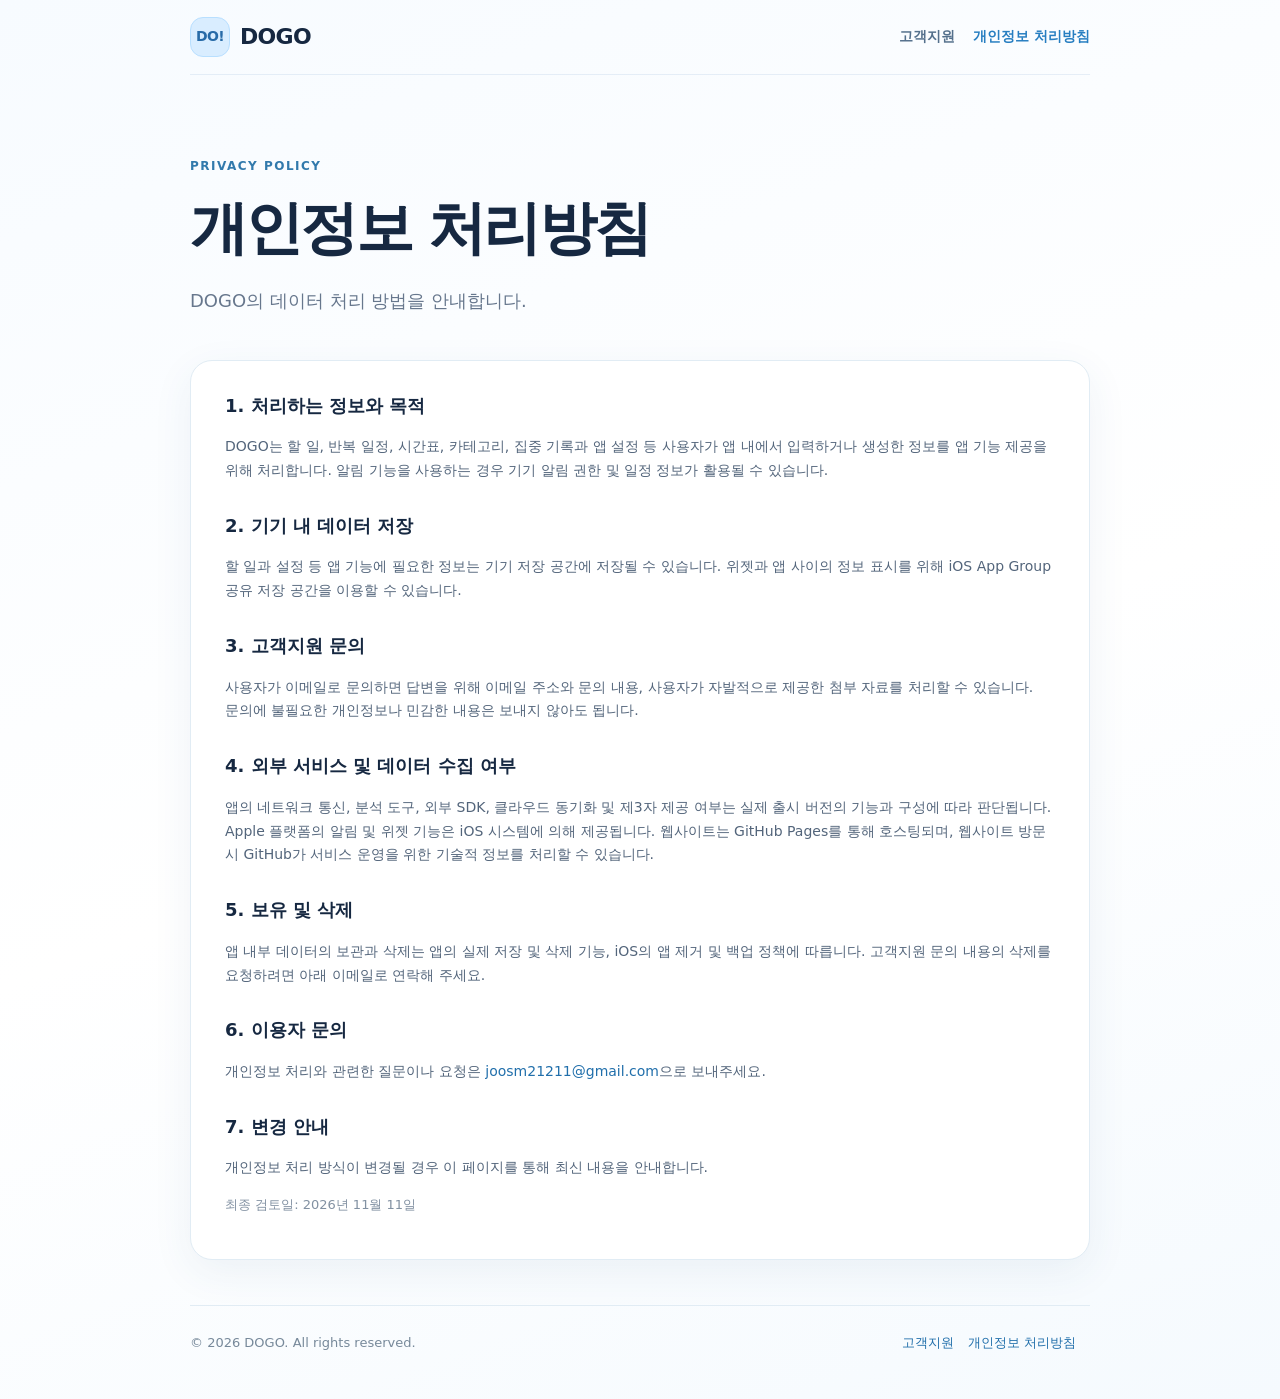
==== privacy.html @ 5c12b4c4 "Add files via upload" ====
<!doctype html>
<html lang="ko">
<head>
  <meta charset="utf-8"><meta name="viewport" content="width=device-width,initial-scale=1"><meta name="theme-color" content="#f7fbff">
  <meta name="description" content="DOGO iOS 앱 개인정보 처리방침"><title>DOGO | 개인정보 처리방침</title><link rel="stylesheet" href="styles.css">
</head>
<body><div class="wrap">
<header class="top"><a class="brand" href="index.html"><span class="mark">DO!</span>DOGO</a><nav class="nav" aria-label="사이트 메뉴"><a href="index.html">고객지원</a><a href="privacy.html" aria-current="page">개인정보 처리방침</a></nav></header>
<main>
<section class="hero"><span class="eyebrow">PRIVACY POLICY</span><h1>개인정보 처리방침</h1><p>DOGO의 데이터 처리 방법을 안내합니다.</p></section>
<article class="policy">
<h2>1. 처리하는 정보와 목적</h2>
<p>DOGO는 할 일, 반복 일정, 시간표, 카테고리, 집중 기록과 앱 설정 등 사용자가 앱 내에서 입력하거나 생성한 정보를 앱 기능 제공을 위해 처리합니다. 알림 기능을 사용하는 경우 기기 알림 권한 및 일정 정보가 활용될 수 있습니다.</p>
<h2>2. 기기 내 데이터 저장</h2>
<p>할 일과 설정 등 앱 기능에 필요한 정보는 기기 저장 공간에 저장될 수 있습니다. 위젯과 앱 사이의 정보 표시를 위해 iOS App Group 공유 저장 공간을 이용할 수 있습니다.</p>
<h2>3. 고객지원 문의</h2>
<p>사용자가 이메일로 문의하면 답변을 위해 이메일 주소와 문의 내용, 사용자가 자발적으로 제공한 첨부 자료를 처리할 수 있습니다. 문의에 불필요한 개인정보나 민감한 내용은 보내지 않아도 됩니다.</p>
<h2>4. 외부 서비스 및 데이터 수집 여부</h2>
<p>앱의 네트워크 통신, 분석 도구, 외부 SDK, 클라우드 동기화 및 제3자 제공 여부는 실제 출시 버전의 기능과 구성에 따라 판단됩니다. Apple 플랫폼의 알림 및 위젯 기능은 iOS 시스템에 의해 제공됩니다. 웹사이트는 GitHub Pages를 통해 호스팅되며, 웹사이트 방문 시 GitHub가 서비스 운영을 위한 기술적 정보를 처리할 수 있습니다.</p>
<h2>5. 보유 및 삭제</h2>
<p>앱 내부 데이터의 보관과 삭제는 앱의 실제 저장 및 삭제 기능, iOS의 앱 제거 및 백업 정책에 따릅니다. 고객지원 문의 내용의 삭제를 요청하려면 아래 이메일로 연락해 주세요.</p>
<h2>6. 이용자 문의</h2>
<p>개인정보 처리와 관련한 질문이나 요청은 <a href="mailto:joosm21211@gmail.com">joosm21211@gmail.com</a>으로 보내주세요.</p>
<h2>7. 변경 안내</h2>
<p>개인정보 처리 방식이 변경될 경우 이 페이지를 통해 최신 내용을 안내합니다.</p>
<p class="fine">최종 검토일: 2026년 11월 11일</p>
</article>
</main><footer class="footer"><span>© 2026 DOGO. All rights reserved.</span><span><a href="index.html">고객지원</a><a href="privacy.html">개인정보 처리방침</a></span></footer>
</div></body></html>
---- styles.css ----
:root{color-scheme:light;--navy:#162841;--ink:#203148;--muted:#67778d;--line:#e1ecf4;--sky:#dcefff;--blue:#3a91d4;--white:#fff;--light:#f5fafe;--card-shadow:0 12px 42px rgba(38,83,132,.07)}
*{box-sizing:border-box}html{scroll-behavior:smooth}body{margin:0;background:linear-gradient(160deg,#f7fbff 0,#fff 53%,#f5fafe 100%);color:var(--ink);font-family:-apple-system,BlinkMacSystemFont,'Apple SD Gothic Neo','Noto Sans KR',system-ui,sans-serif;line-height:1.7;word-break:keep-all;overflow-wrap:break-word}
a{color:#216fab;text-decoration:none}a:hover{text-decoration:underline}.wrap{width:min(100% - 40px,900px);margin:auto}.top{height:75px;display:flex;align-items:center;justify-content:space-between;gap:20px;border-bottom:1px solid rgba(57,116,177,.11)}.brand{display:flex;align-items:center;gap:10px;font-weight:850;font-size:22px;letter-spacing:-.7px;color:var(--navy)}.mark{display:inline-grid;place-items:center;background:#d9edff;border:1px solid #b8dfff;border-radius:13px;width:40px;height:40px;font-size:14px;color:#286ba8;letter-spacing:-.6px}.nav{display:flex;gap:18px;font-size:14px;font-weight:650}.nav a{color:#54708c}.nav a[aria-current]{color:#277ec1}.hero{padding:76px 0 43px}.eyebrow{display:inline-block;font-size:12px;letter-spacing:1.5px;text-transform:uppercase;color:#3179ac;font-weight:800;margin-bottom:18px}.hero h1{font-size:clamp(34px,6vw,58px);line-height:1.2;letter-spacing:-2.8px;color:var(--navy);margin:0 0 22px}.hero p{color:var(--muted);font-size:clamp(15px,2vw,18px);max-width:680px;margin:0}.pill{display:inline-flex;align-items:center;gap:6px;background:var(--sky);border:1px solid #bddfff;padding:5px 11px;border-radius:20px;color:#3179ac;font-size:13px;font-weight:750}.cards{display:grid;grid-template-columns:1fr 1fr;gap:18px;margin:8px 0 38px}.card{background:#fff;border:1px solid var(--line);border-radius:22px;padding:26px 28px;box-shadow:var(--card-shadow)}.card h2{font-size:20px;letter-spacing:-.5px;margin:8px 0 7px;color:var(--navy)}.card p{margin:0 0 14px;color:var(--muted);font-size:14px}.primary{display:inline-flex;background:var(--navy);color:#fff;padding:12px 19px;border-radius:12px;font-weight:730;font-size:14px}.primary:hover{background:#244765;color:white;text-decoration:none}.subtle-link{font-size:14px;font-weight:700}.section{padding:10px 0 45px}.section h2{font-size:24px;letter-spacing:-.8px;color:var(--navy)}.faq{border-top:1px solid var(--line);padding:17px 0}.faq strong{display:block;font-size:15px;color:var(--navy);margin-bottom:3px}.faq p{margin:0;color:var(--muted);font-size:14px}.policy{background:#fff;border:1px solid var(--line);border-radius:22px;padding:30px 34px;box-shadow:var(--card-shadow);margin-bottom:45px}.policy h2{font-size:18px;color:var(--navy);margin:28px 0 7px}.policy p,.policy li{font-size:14px;color:#53657b}.policy ul{padding-left:24px}.policy h2:first-child{margin-top:0}.fine{font-size:13px!important;color:#8291a2!important}.footer{display:flex;align-items:center;justify-content:space-between;flex-wrap:wrap;gap:12px;padding:26px 0 45px;border-top:1px solid var(--line);color:#77899a;font-size:13px}.footer a{margin-right:14px}@media(max-width:640px){.wrap{width:min(100% - 30px,900px)}.top{height:68px}.nav{gap:12px;font-size:12px}.hero{padding:55px 0 34px}.hero h1{letter-spacing:-1.7px}.cards{grid-template-columns:1fr;gap:13px}.card{padding:22px}.policy{padding:22px}.footer{padding-bottom:28px}}
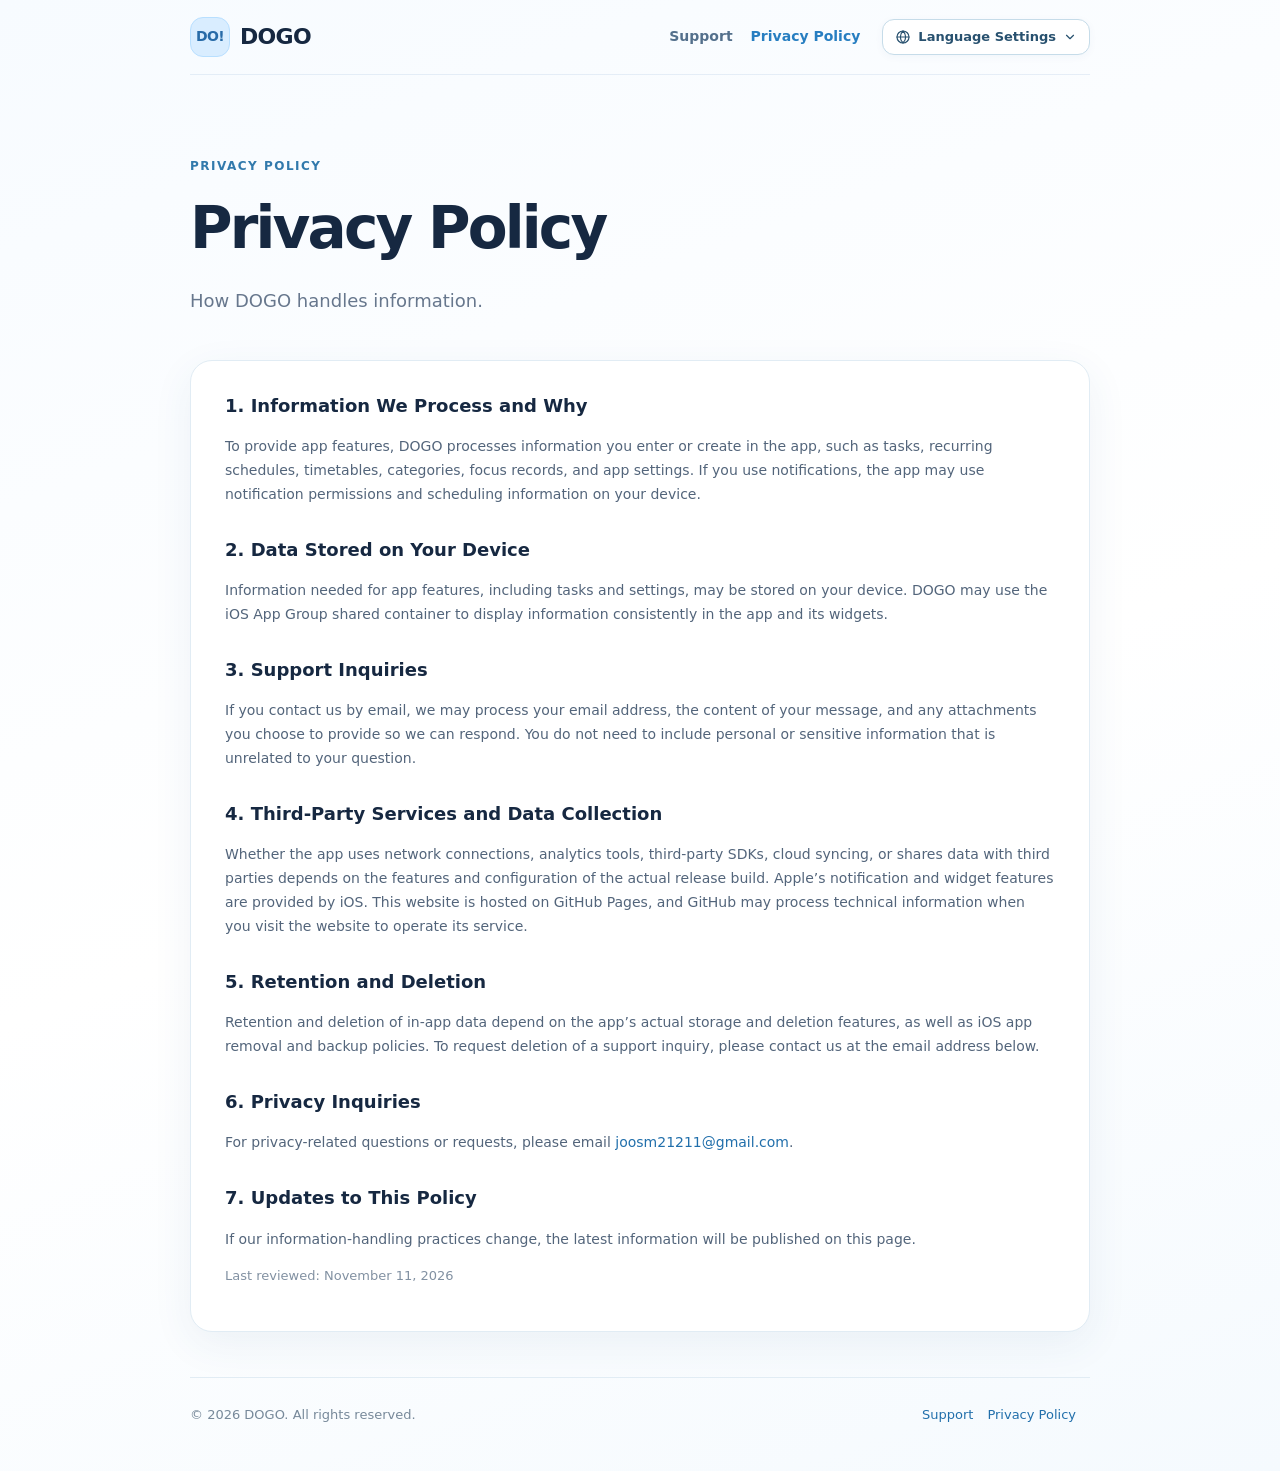
==== commit 19cd8b17: "Add files via upload" ====
--- a/privacy.html
+++ b/privacy.html
@@ -1,29 +1,118 @@
 <!doctype html>
 <html lang="ko">
 <head>
-  <meta charset="utf-8"><meta name="viewport" content="width=device-width,initial-scale=1"><meta name="theme-color" content="#f7fbff">
-  <meta name="description" content="DOGO iOS 앱 개인정보 처리방침"><title>DOGO | 개인정보 처리방침</title><link rel="stylesheet" href="styles.css">
+  <meta charset="utf-8">
+  <meta name="viewport" content="width=device-width, initial-scale=1">
+  <meta name="theme-color" content="#f7fbff">
+  <meta name="description" content="DOGO iOS 앱 개인정보 처리방침">
+  <title>DOGO | 개인정보 처리방침</title>
+  <link rel="stylesheet" href="styles.css">
 </head>
 <body><div class="wrap">
-<header class="top"><a class="brand" href="index.html"><span class="mark">DO!</span>DOGO</a><nav class="nav" aria-label="사이트 메뉴"><a href="index.html">고객지원</a><a href="privacy.html" aria-current="page">개인정보 처리방침</a></nav></header>
+<header class="top">
+  <a class="brand" href="index.html" data-page="index.html" data-i18n-aria="brand_label" aria-label="DOGO 고객지원 홈"><span class="mark">DO!</span>DOGO</a>
+  <div class="header-actions">
+    <nav class="nav" data-i18n-aria="nav_label" aria-label="사이트 메뉴"><a href="index.html" data-page="index.html" data-i18n="support">고객지원</a><a href="privacy.html" data-page="privacy.html" data-i18n="privacy" aria-current="page">개인정보 처리방침</a></nav>
+    <div class="language-control" id="language-control">
+      <button class="language-toggle" id="language-toggle" type="button" aria-haspopup="true" aria-controls="language-menu" aria-expanded="false">
+        <svg aria-hidden="true" width="16" height="16" viewBox="0 0 24 24" fill="none" stroke="currentColor" stroke-width="1.8" stroke-linecap="round" stroke-linejoin="round"><circle cx="12" cy="12" r="9"/><path d="M3 12h18M12 3c2.5 2.4 4 5.4 4 9s-1.5 6.6-4 9c-2.5-2.4-4-5.4-4-9s1.5-6.6 4-9z"/></svg>
+        <span data-i18n="lang_settings">언어 설정</span>
+        <svg aria-hidden="true" width="14" height="14" viewBox="0 0 24 24" fill="none" stroke="currentColor" stroke-width="2" stroke-linecap="round" stroke-linejoin="round"><path d="m6 9 6 6 6-6"/></svg>
+      </button>
+      <div class="language-menu" id="language-menu" hidden role="group" data-i18n-aria="choose_language" aria-label="표시 언어 선택">
+        <button type="button" data-select-lang="ko" lang="ko">한국어</button>
+        <button type="button" data-select-lang="en" lang="en">English</button>
+        <button type="button" data-select-lang="ja" lang="ja">日本語</button>
+      </div>
+    </div>
+  </div>
+</header>
 <main>
-<section class="hero"><span class="eyebrow">PRIVACY POLICY</span><h1>개인정보 처리방침</h1><p>DOGO의 데이터 처리 방법을 안내합니다.</p></section>
-<article class="policy">
-<h2>1. 처리하는 정보와 목적</h2>
-<p>DOGO는 할 일, 반복 일정, 시간표, 카테고리, 집중 기록과 앱 설정 등 사용자가 앱 내에서 입력하거나 생성한 정보를 앱 기능 제공을 위해 처리합니다. 알림 기능을 사용하는 경우 기기 알림 권한 및 일정 정보가 활용될 수 있습니다.</p>
-<h2>2. 기기 내 데이터 저장</h2>
-<p>할 일과 설정 등 앱 기능에 필요한 정보는 기기 저장 공간에 저장될 수 있습니다. 위젯과 앱 사이의 정보 표시를 위해 iOS App Group 공유 저장 공간을 이용할 수 있습니다.</p>
-<h2>3. 고객지원 문의</h2>
-<p>사용자가 이메일로 문의하면 답변을 위해 이메일 주소와 문의 내용, 사용자가 자발적으로 제공한 첨부 자료를 처리할 수 있습니다. 문의에 불필요한 개인정보나 민감한 내용은 보내지 않아도 됩니다.</p>
-<h2>4. 외부 서비스 및 데이터 수집 여부</h2>
-<p>앱의 네트워크 통신, 분석 도구, 외부 SDK, 클라우드 동기화 및 제3자 제공 여부는 실제 출시 버전의 기능과 구성에 따라 판단됩니다. Apple 플랫폼의 알림 및 위젯 기능은 iOS 시스템에 의해 제공됩니다. 웹사이트는 GitHub Pages를 통해 호스팅되며, 웹사이트 방문 시 GitHub가 서비스 운영을 위한 기술적 정보를 처리할 수 있습니다.</p>
-<h2>5. 보유 및 삭제</h2>
-<p>앱 내부 데이터의 보관과 삭제는 앱의 실제 저장 및 삭제 기능, iOS의 앱 제거 및 백업 정책에 따릅니다. 고객지원 문의 내용의 삭제를 요청하려면 아래 이메일로 연락해 주세요.</p>
-<h2>6. 이용자 문의</h2>
-<p>개인정보 처리와 관련한 질문이나 요청은 <a href="mailto:joosm21211@gmail.com">joosm21211@gmail.com</a>으로 보내주세요.</p>
-<h2>7. 변경 안내</h2>
-<p>개인정보 처리 방식이 변경될 경우 이 페이지를 통해 최신 내용을 안내합니다.</p>
-<p class="fine">최종 검토일: 2026년 11월 11일</p>
-</article>
-</main><footer class="footer"><span>© 2026 DOGO. All rights reserved.</span><span><a href="index.html">고객지원</a><a href="privacy.html">개인정보 처리방침</a></span></footer>
-</div></body></html>
+  <section class="hero"><span class="eyebrow">PRIVACY POLICY</span><h1 data-i18n="hero_title">개인정보 처리방침</h1><p data-i18n="hero_description">DOGO의 데이터 처리 방법을 안내합니다.</p></section>
+  <article class="policy">
+    <h2 data-i18n="p1_title">1. 처리하는 정보와 목적</h2><p data-i18n="p1_body">DOGO는 할 일, 반복 일정, 시간표, 카테고리, 집중 기록과 앱 설정 등 사용자가 앱 내에서 입력하거나 생성한 정보를 앱 기능 제공을 위해 처리합니다. 알림 기능을 사용하는 경우 기기 알림 권한 및 일정 정보가 활용될 수 있습니다.</p>
+    <h2 data-i18n="p2_title">2. 기기 내 데이터 저장</h2><p data-i18n="p2_body">할 일과 설정 등 앱 기능에 필요한 정보는 기기 저장 공간에 저장될 수 있습니다. 위젯과 앱 사이의 정보 표시를 위해 iOS App Group 공유 저장 공간을 이용할 수 있습니다.</p>
+    <h2 data-i18n="p3_title">3. 고객지원 문의</h2><p data-i18n="p3_body">사용자가 이메일로 문의하면 답변을 위해 이메일 주소와 문의 내용, 사용자가 자발적으로 제공한 첨부 자료를 처리할 수 있습니다. 문의에 불필요한 개인정보나 민감한 내용은 보내지 않아도 됩니다.</p>
+    <h2 data-i18n="p4_title">4. 외부 서비스 및 데이터 수집 여부</h2><p data-i18n="p4_body">앱의 네트워크 통신, 분석 도구, 외부 SDK, 클라우드 동기화 및 제3자 제공 여부는 실제 출시 버전의 기능과 구성에 따라 판단됩니다. Apple 플랫폼의 알림 및 위젯 기능은 iOS 시스템에 의해 제공됩니다. 웹사이트는 GitHub Pages를 통해 호스팅되며, 웹사이트 방문 시 GitHub가 서비스 운영을 위한 기술적 정보를 처리할 수 있습니다.</p>
+    <h2 data-i18n="p5_title">5. 보유 및 삭제</h2><p data-i18n="p5_body">앱 내부 데이터의 보관과 삭제는 앱의 실제 저장 및 삭제 기능, iOS의 앱 제거 및 백업 정책에 따릅니다. 고객지원 문의 내용의 삭제를 요청하려면 아래 이메일로 연락해 주세요.</p>
+    <h2 data-i18n="p6_title">6. 이용자 문의</h2><p><span data-i18n="p6_before">개인정보 처리와 관련한 질문이나 요청은 </span><a href="mailto:joosm21211@gmail.com">joosm21211@gmail.com</a><span data-i18n="p6_after">으로 보내주세요.</span></p>
+    <h2 data-i18n="p7_title">7. 변경 안내</h2><p data-i18n="p7_body">개인정보 처리 방식이 변경될 경우 이 페이지를 통해 최신 내용을 안내합니다.</p>
+    <p class="fine" data-i18n="last_reviewed">최종 검토일: 2026년 11월 11일</p>
+  </article>
+</main>
+<footer class="footer"><span data-i18n="copyright">© 2026 DOGO. All rights reserved.</span><span><a href="index.html" data-page="index.html" data-i18n="support">고객지원</a><a href="privacy.html" data-page="privacy.html" data-i18n="privacy">개인정보 처리방침</a></span></footer>
+</div>
+<script>
+(() => {
+  'use strict';
+  const translations = {"ko":{"site_name":"DOGO 고객지원","brand_label":"DOGO 고객지원 홈","nav_label":"사이트 메뉴","support":"고객지원","privacy":"개인정보 처리방침","lang_settings":"언어 설정","choose_language":"표시 언어 선택","copyright":"© 2026 DOGO. All rights reserved.","page_title":"DOGO | 개인정보 처리방침","meta_description":"DOGO iOS 앱 개인정보 처리방침","hero_title":"개인정보 처리방침","hero_description":"DOGO의 데이터 처리 방법을 안내합니다.","p1_title":"1. 처리하는 정보와 목적","p1_body":"DOGO는 할 일, 반복 일정, 시간표, 카테고리, 집중 기록과 앱 설정 등 사용자가 앱 내에서 입력하거나 생성한 정보를 앱 기능 제공을 위해 처리합니다. 알림 기능을 사용하는 경우 기기 알림 권한 및 일정 정보가 활용될 수 있습니다.","p2_title":"2. 기기 내 데이터 저장","p2_body":"할 일과 설정 등 앱 기능에 필요한 정보는 기기 저장 공간에 저장될 수 있습니다. 위젯과 앱 사이의 정보 표시를 위해 iOS App Group 공유 저장 공간을 이용할 수 있습니다.","p3_title":"3. 고객지원 문의","p3_body":"사용자가 이메일로 문의하면 답변을 위해 이메일 주소와 문의 내용, 사용자가 자발적으로 제공한 첨부 자료를 처리할 수 있습니다. 문의에 불필요한 개인정보나 민감한 내용은 보내지 않아도 됩니다.","p4_title":"4. 외부 서비스 및 데이터 수집 여부","p4_body":"앱의 네트워크 통신, 분석 도구, 외부 SDK, 클라우드 동기화 및 제3자 제공 여부는 실제 출시 버전의 기능과 구성에 따라 판단됩니다. Apple 플랫폼의 알림 및 위젯 기능은 iOS 시스템에 의해 제공됩니다. 웹사이트는 GitHub Pages를 통해 호스팅되며, 웹사이트 방문 시 GitHub가 서비스 운영을 위한 기술적 정보를 처리할 수 있습니다.","p5_title":"5. 보유 및 삭제","p5_body":"앱 내부 데이터의 보관과 삭제는 앱의 실제 저장 및 삭제 기능, iOS의 앱 제거 및 백업 정책에 따릅니다. 고객지원 문의 내용의 삭제를 요청하려면 아래 이메일로 연락해 주세요.","p6_title":"6. 이용자 문의","p6_before":"개인정보 처리와 관련한 질문이나 요청은 ","p6_after":"으로 보내주세요.","p7_title":"7. 변경 안내","p7_body":"개인정보 처리 방식이 변경될 경우 이 페이지를 통해 최신 내용을 안내합니다.","last_reviewed":"최종 검토일: 2026년 11월 11일"},"en":{"site_name":"DOGO Support","brand_label":"DOGO Support Home","nav_label":"Site navigation","support":"Support","privacy":"Privacy Policy","lang_settings":"Language Settings","choose_language":"Choose display language","copyright":"© 2026 DOGO. All rights reserved.","page_title":"DOGO | Privacy Policy","meta_description":"Privacy Policy for the DOGO iOS app","hero_title":"Privacy Policy","hero_description":"How DOGO handles information.","p1_title":"1. Information We Process and Why","p1_body":"To provide app features, DOGO processes information you enter or create in the app, such as tasks, recurring schedules, timetables, categories, focus records, and app settings. If you use notifications, the app may use notification permissions and scheduling information on your device.","p2_title":"2. Data Stored on Your Device","p2_body":"Information needed for app features, including tasks and settings, may be stored on your device. DOGO may use the iOS App Group shared container to display information consistently in the app and its widgets.","p3_title":"3. Support Inquiries","p3_body":"If you contact us by email, we may process your email address, the content of your message, and any attachments you choose to provide so we can respond. You do not need to include personal or sensitive information that is unrelated to your question.","p4_title":"4. Third-Party Services and Data Collection","p4_body":"Whether the app uses network connections, analytics tools, third-party SDKs, cloud syncing, or shares data with third parties depends on the features and configuration of the actual release build. Apple’s notification and widget features are provided by iOS. This website is hosted on GitHub Pages, and GitHub may process technical information when you visit the website to operate its service.","p5_title":"5. Retention and Deletion","p5_body":"Retention and deletion of in-app data depend on the app’s actual storage and deletion features, as well as iOS app removal and backup policies. To request deletion of a support inquiry, please contact us at the email address below.","p6_title":"6. Privacy Inquiries","p6_before":"For privacy-related questions or requests, please email ","p6_after":".","p7_title":"7. Updates to This Policy","p7_body":"If our information-handling practices change, the latest information will be published on this page.","last_reviewed":"Last reviewed: November 11, 2026"},"ja":{"site_name":"DOGO サポート","brand_label":"DOGO サポートのホーム","nav_label":"サイトメニュー","support":"サポート","privacy":"プライバシーポリシー","lang_settings":"言語設定","choose_language":"表示言語を選択","copyright":"© 2026 DOGO. All rights reserved.","page_title":"DOGO | プライバシーポリシー","meta_description":"DOGO iOSアプリのプライバシーポリシー","hero_title":"プライバシーポリシー","hero_description":"DOGOでの情報の取り扱いについてご案内します。","p1_title":"1. 取り扱う情報と利用目的","p1_body":"DOGOは、アプリの機能を提供するために、タスク、繰り返しの予定、時間割、カテゴリー、集中記録、アプリの設定など、利用者がアプリ内で入力・作成した情報を処理します。通知機能を利用する場合は、端末の通知権限や予定に関する情報が使用されることがあります。","p2_title":"2. 端末内でのデータ保存","p2_body":"タスクや設定など、アプリの機能に必要な情報は端末内に保存されることがあります。アプリとウィジェット間で情報を共有するため、iOSのApp Group共有ストレージを使用する場合があります。","p3_title":"3. サポートへのお問い合わせ","p3_body":"メールでお問い合わせいただいた場合、返信のためにメールアドレス、お問い合わせ内容、任意で添付された資料を取り扱うことがあります。お問い合わせに不要な個人情報や機微な情報を送る必要はありません。","p4_title":"4. 外部サービスとデータ収集","p4_body":"アプリのネットワーク通信、解析ツール、外部SDK、クラウド同期、第三者へのデータ提供の有無は、実際に公開されるバージョンの機能と構成により判断されます。Appleの通知・ウィジェット機能はiOSシステムによって提供されます。本ウェブサイトはGitHub Pages上で公開されており、閲覧時にGitHubがサービス運営に必要な技術情報を処理する場合があります。","p5_title":"5. 保存期間と削除","p5_body":"アプリ内データの保存と削除は、アプリの実際の保存・削除機能、およびiOSのアプリ削除・バックアップ方針に従います。サポートへのお問い合わせ内容の削除を希望される場合は、以下のメールアドレスまでご連絡ください。","p6_title":"6. 個人情報に関するお問い合わせ","p6_before":"個人情報の取り扱いに関するご質問やご依頼は、","p6_after":" までご連絡ください。","p7_title":"7. ポリシーの変更","p7_body":"情報の取り扱い方法が変更された場合は、このページで最新の内容をご案内します。","last_reviewed":"最終確認日：2026年11月11日"}};
+  const languages = new Set(['ko', 'en', 'ja']);
+  const key = 'dogo-support-language';
+  function browserLanguage() {
+    const preferred = (navigator.languages && navigator.languages.length ? navigator.languages[0] : navigator.language) || 'en';
+    const primary = preferred.toLowerCase().split(/[-_]/)[0];
+    return primary === 'ko' || primary === 'ja' ? primary : 'en';
+  }
+  function savedLanguage() {
+    try { const value = localStorage.getItem(key); return languages.has(value) ? value : null; }
+    catch { return null; }
+  }
+  function rememberLanguage(lang) {
+    try { localStorage.setItem(key, lang); } catch { /* Private browsing may disable storage. */ }
+  }
+  const queryLanguage = new URLSearchParams(location.search).get('lang');
+  let activeLanguage = languages.has(queryLanguage) ? queryLanguage : savedLanguage() || browserLanguage();
+  const control = document.getElementById('language-control');
+  const toggle = document.getElementById('language-toggle');
+  const menu = document.getElementById('language-menu');
+  function setMenuOpen(open) {
+    menu.hidden = !open;
+    toggle.setAttribute('aria-expanded', String(open));
+  }
+  function render(lang) {
+    const dict = translations[lang];
+    if (!dict) return;
+    activeLanguage = lang;
+    document.documentElement.lang = lang;
+    document.title = dict.page_title;
+    const meta = document.querySelector('meta[name="description"]');
+    if (meta) meta.content = dict.meta_description;
+    document.querySelectorAll('[data-i18n]').forEach(el => {
+      const value = dict[el.dataset.i18n];
+      if (typeof value === 'string') el.textContent = value;
+    });
+    document.querySelectorAll('[data-i18n-aria]').forEach(el => {
+      const value = dict[el.dataset.i18nAria];
+      if (typeof value === 'string') el.setAttribute('aria-label', value);
+    });
+    document.querySelectorAll('[data-select-lang]').forEach(button => {
+      const selected = button.dataset.selectLang === lang;
+      button.setAttribute('aria-pressed', String(selected));
+    });
+    document.querySelectorAll('a[data-page]').forEach(link => {
+      link.href = link.dataset.page + '?lang=' + encodeURIComponent(lang);
+    });
+    const emailButton = document.querySelector('[data-email-button]');
+    if (emailButton && dict.mail_subject) {
+      emailButton.href = 'mailto:joosm21211@gmail.com?subject=' + encodeURIComponent('[DOGO] ' + dict.mail_subject);
+    }
+  }
+  if (languages.has(queryLanguage)) rememberLanguage(queryLanguage);
+  render(activeLanguage);
+  toggle.addEventListener('click', () => setMenuOpen(menu.hidden));
+  menu.querySelectorAll('[data-select-lang]').forEach(button => {
+    button.addEventListener('click', () => {
+      const lang = button.dataset.selectLang;
+      render(lang);
+      rememberLanguage(lang);
+      setMenuOpen(false);
+      toggle.focus();
+    });
+  });
+  document.addEventListener('click', event => { if (!control.contains(event.target)) setMenuOpen(false); });
+  document.addEventListener('keydown', event => {
+    if (event.key === 'Escape' && !menu.hidden) { setMenuOpen(false); toggle.focus(); }
+  });
+})();
+</script>
+</body></html>
--- a/styles.css
+++ b/styles.css
@@ -1,3 +1,18 @@
 :root{color-scheme:light;--navy:#162841;--ink:#203148;--muted:#67778d;--line:#e1ecf4;--sky:#dcefff;--blue:#3a91d4;--white:#fff;--light:#f5fafe;--card-shadow:0 12px 42px rgba(38,83,132,.07)}
 *{box-sizing:border-box}html{scroll-behavior:smooth}body{margin:0;background:linear-gradient(160deg,#f7fbff 0,#fff 53%,#f5fafe 100%);color:var(--ink);font-family:-apple-system,BlinkMacSystemFont,'Apple SD Gothic Neo','Noto Sans KR',system-ui,sans-serif;line-height:1.7;word-break:keep-all;overflow-wrap:break-word}
 a{color:#216fab;text-decoration:none}a:hover{text-decoration:underline}.wrap{width:min(100% - 40px,900px);margin:auto}.top{height:75px;display:flex;align-items:center;justify-content:space-between;gap:20px;border-bottom:1px solid rgba(57,116,177,.11)}.brand{display:flex;align-items:center;gap:10px;font-weight:850;font-size:22px;letter-spacing:-.7px;color:var(--navy)}.mark{display:inline-grid;place-items:center;background:#d9edff;border:1px solid #b8dfff;border-radius:13px;width:40px;height:40px;font-size:14px;color:#286ba8;letter-spacing:-.6px}.nav{display:flex;gap:18px;font-size:14px;font-weight:650}.nav a{color:#54708c}.nav a[aria-current]{color:#277ec1}.hero{padding:76px 0 43px}.eyebrow{display:inline-block;font-size:12px;letter-spacing:1.5px;text-transform:uppercase;color:#3179ac;font-weight:800;margin-bottom:18px}.hero h1{font-size:clamp(34px,6vw,58px);line-height:1.2;letter-spacing:-2.8px;color:var(--navy);margin:0 0 22px}.hero p{color:var(--muted);font-size:clamp(15px,2vw,18px);max-width:680px;margin:0}.pill{display:inline-flex;align-items:center;gap:6px;background:var(--sky);border:1px solid #bddfff;padding:5px 11px;border-radius:20px;color:#3179ac;font-size:13px;font-weight:750}.cards{display:grid;grid-template-columns:1fr 1fr;gap:18px;margin:8px 0 38px}.card{background:#fff;border:1px solid var(--line);border-radius:22px;padding:26px 28px;box-shadow:var(--card-shadow)}.card h2{font-size:20px;letter-spacing:-.5px;margin:8px 0 7px;color:var(--navy)}.card p{margin:0 0 14px;color:var(--muted);font-size:14px}.primary{display:inline-flex;background:var(--navy);color:#fff;padding:12px 19px;border-radius:12px;font-weight:730;font-size:14px}.primary:hover{background:#244765;color:white;text-decoration:none}.subtle-link{font-size:14px;font-weight:700}.section{padding:10px 0 45px}.section h2{font-size:24px;letter-spacing:-.8px;color:var(--navy)}.faq{border-top:1px solid var(--line);padding:17px 0}.faq strong{display:block;font-size:15px;color:var(--navy);margin-bottom:3px}.faq p{margin:0;color:var(--muted);font-size:14px}.policy{background:#fff;border:1px solid var(--line);border-radius:22px;padding:30px 34px;box-shadow:var(--card-shadow);margin-bottom:45px}.policy h2{font-size:18px;color:var(--navy);margin:28px 0 7px}.policy p,.policy li{font-size:14px;color:#53657b}.policy ul{padding-left:24px}.policy h2:first-child{margin-top:0}.fine{font-size:13px!important;color:#8291a2!important}.footer{display:flex;align-items:center;justify-content:space-between;flex-wrap:wrap;gap:12px;padding:26px 0 45px;border-top:1px solid var(--line);color:#77899a;font-size:13px}.footer a{margin-right:14px}@media(max-width:640px){.wrap{width:min(100% - 30px,900px)}.top{height:68px}.nav{gap:12px;font-size:12px}.hero{padding:55px 0 34px}.hero h1{letter-spacing:-1.7px}.cards{grid-template-columns:1fr;gap:13px}.card{padding:22px}.policy{padding:22px}.footer{padding-bottom:28px}}
+
+/* Multilingual header and language settings menu */
+.header-actions{display:flex;align-items:center;justify-content:flex-end;gap:22px;min-width:0}
+.language-control{position:relative;flex-shrink:0}
+.language-toggle{display:inline-flex;align-items:center;justify-content:center;gap:7px;border:1px solid #c6dce9;background:#fff;color:#28516f;border-radius:12px;padding:8px 12px;font-family:inherit;font-size:13px;font-weight:720;line-height:1.4;white-space:nowrap;cursor:pointer;box-shadow:0 2px 8px rgba(31,81,125,.04)}
+.language-toggle:hover,.language-toggle[aria-expanded="true"]{background:#edf7ff;border-color:#8ec5e9}
+.language-menu{position:absolute;right:0;top:calc(100% + 7px);min-width:168px;padding:6px;z-index:50;border:1px solid #c8deed;border-radius:14px;background:#fff;box-shadow:0 14px 38px rgba(22,47,80,.16)}
+.language-menu[hidden]{display:none!important}
+.language-menu button{display:flex;align-items:center;justify-content:space-between;width:100%;text-align:left;cursor:pointer;border:0;background:transparent;border-radius:9px;padding:10px 11px;color:var(--ink);font:650 14px/1.5 -apple-system,BlinkMacSystemFont,'Apple SD Gothic Neo','Noto Sans KR',system-ui,sans-serif}
+.language-menu button:hover,.language-menu button[aria-pressed="true"]{background:#ecf6ff;color:#18679e}
+.language-menu button[aria-pressed="true"]::after{content:"✓";font-weight:800;margin-left:10px}
+.language-toggle:focus-visible,.language-menu button:focus-visible,.nav a:focus-visible{outline:3px solid #6ab0e5;outline-offset:3px}
+.contact-email{margin-top:14px!important}
+@media(max-width:720px){.top{height:auto;min-height:75px;flex-wrap:wrap;align-content:center;row-gap:10px;padding:12px 0}.header-actions{flex:1;flex-wrap:wrap;gap:8px 14px}.nav{gap:12px}.language-toggle{padding:7px 10px}}
+@media(max-width:420px){.top{align-items:flex-start}.header-actions{justify-content:flex-end}.nav{order:2;width:100%;justify-content:flex-end}.language-control{order:1}.hero{padding-top:42px}.brand{font-size:21px}.mark{width:36px;height:36px}}
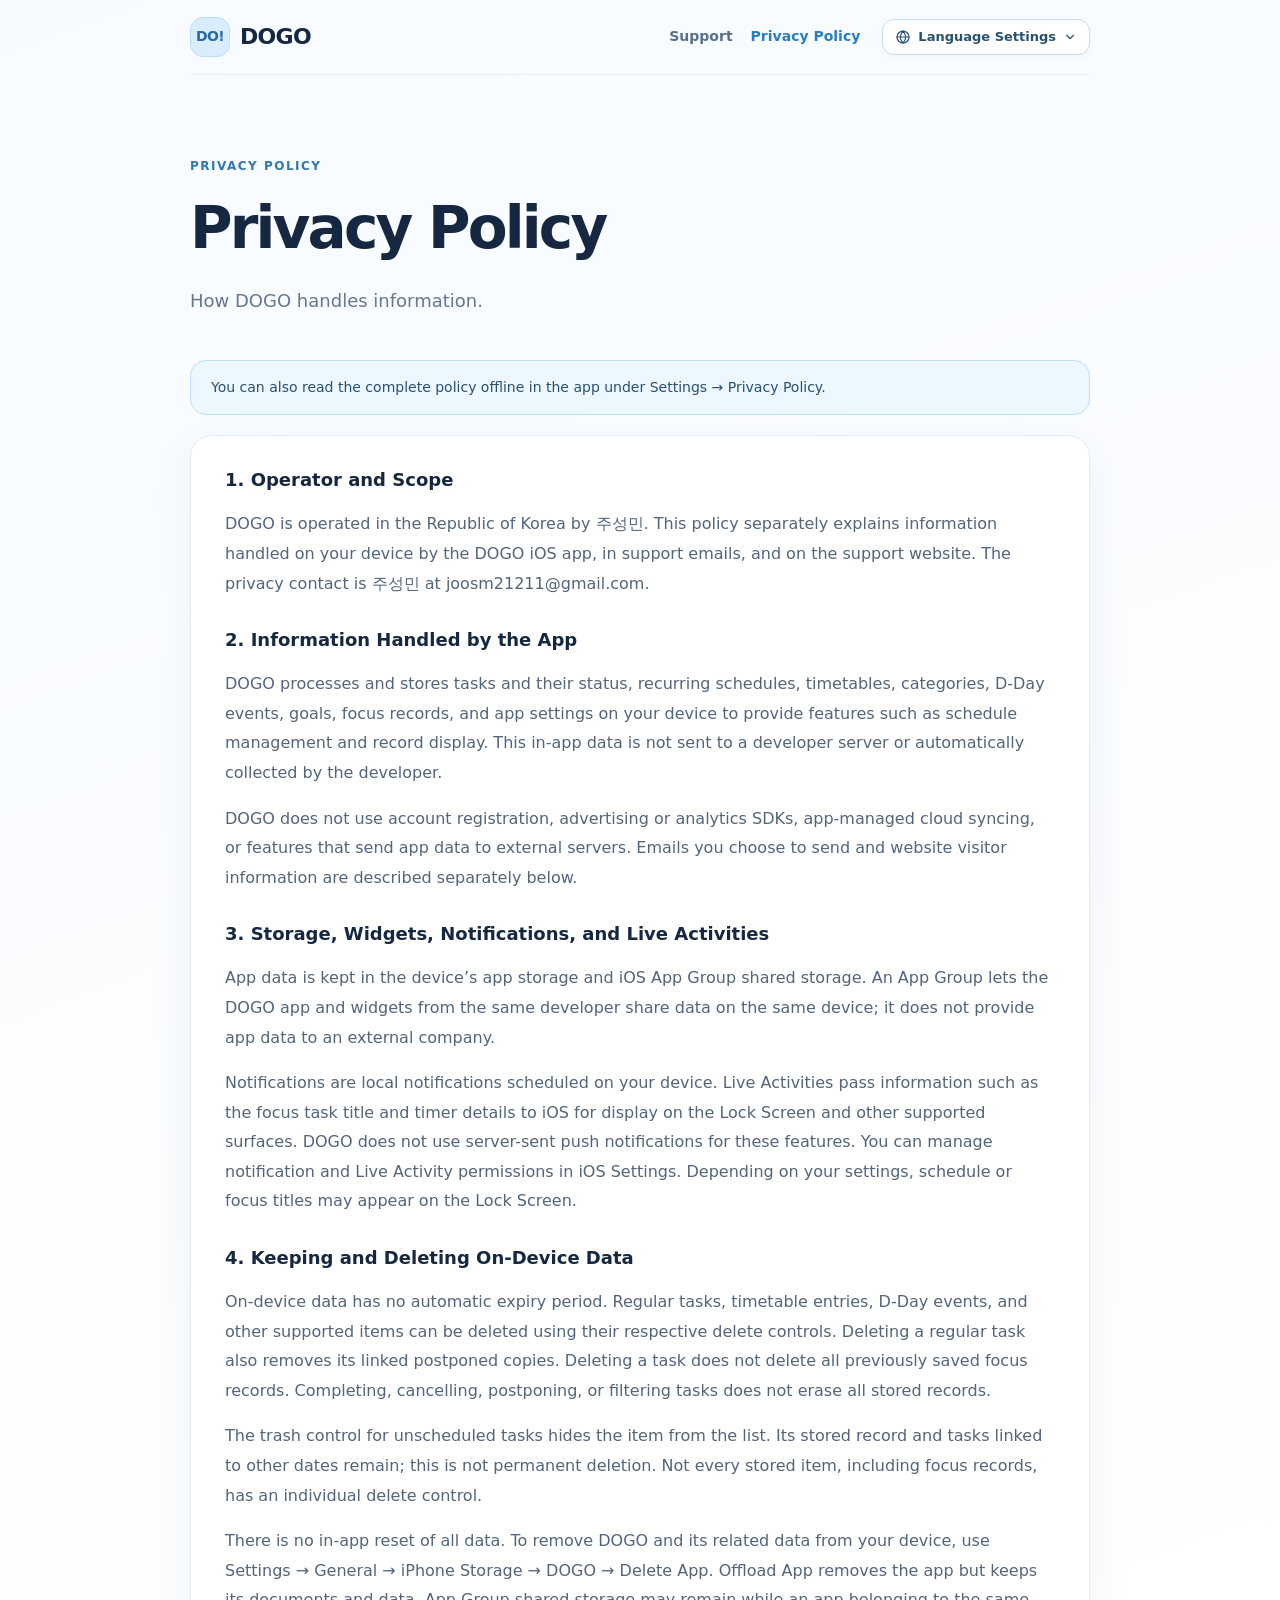
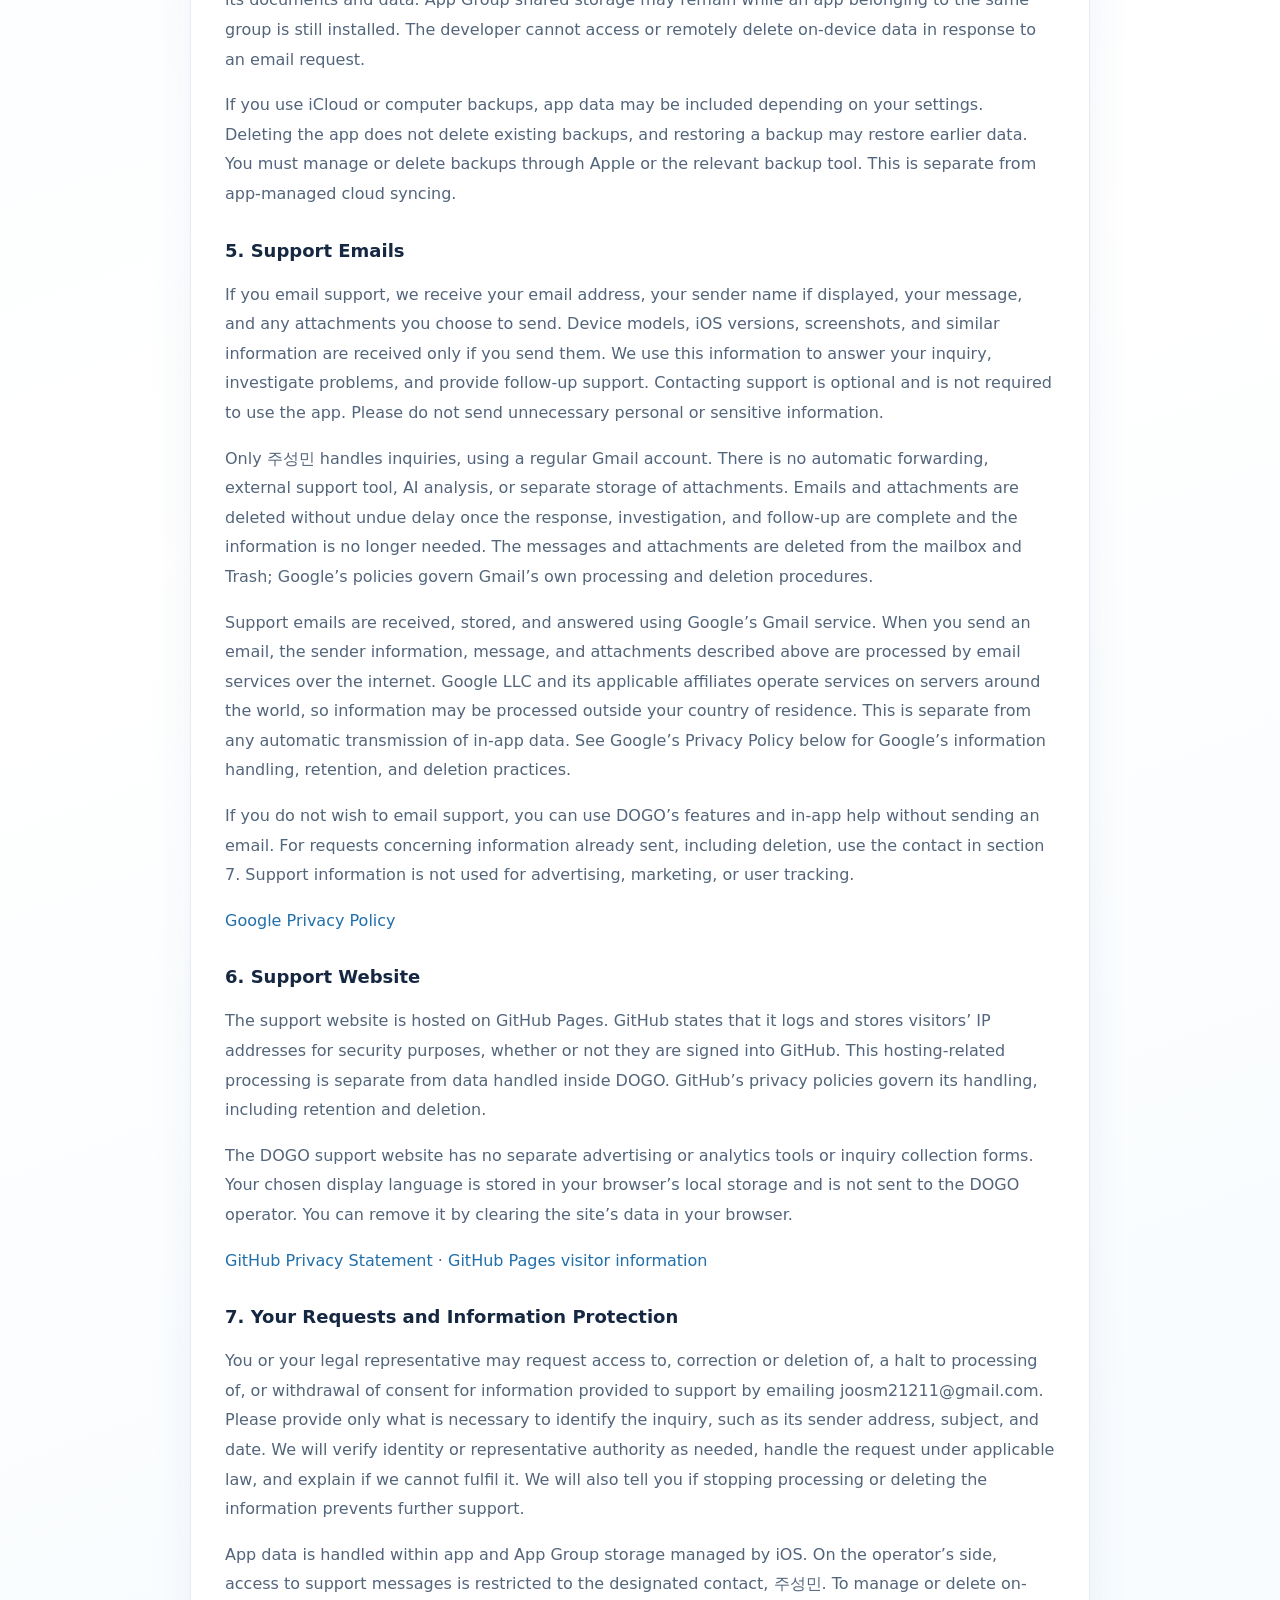
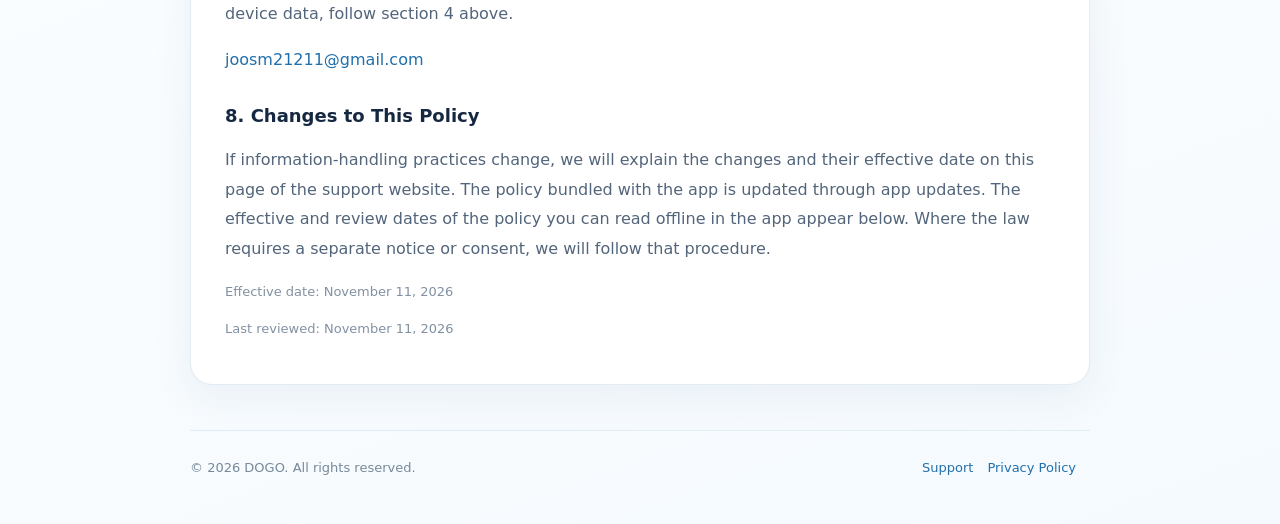
==== commit e06b4421: "Add files via upload" ====
--- a/privacy.html
+++ b/privacy.html
@@ -29,14 +29,38 @@
 </header>
 <main>
   <section class="hero"><span class="eyebrow">PRIVACY POLICY</span><h1 data-i18n="hero_title">개인정보 처리방침</h1><p data-i18n="hero_description">DOGO의 데이터 처리 방법을 안내합니다.</p></section>
+  <p class="offline-note" data-i18n="offline_note">앱에서도 설정 → 개인정보 처리방침에서 본문 전체를 인터넷 연결 없이 읽을 수 있습니다.</p>
   <article class="policy">
-    <h2 data-i18n="p1_title">1. 처리하는 정보와 목적</h2><p data-i18n="p1_body">DOGO는 할 일, 반복 일정, 시간표, 카테고리, 집중 기록과 앱 설정 등 사용자가 앱 내에서 입력하거나 생성한 정보를 앱 기능 제공을 위해 처리합니다. 알림 기능을 사용하는 경우 기기 알림 권한 및 일정 정보가 활용될 수 있습니다.</p>
-    <h2 data-i18n="p2_title">2. 기기 내 데이터 저장</h2><p data-i18n="p2_body">할 일과 설정 등 앱 기능에 필요한 정보는 기기 저장 공간에 저장될 수 있습니다. 위젯과 앱 사이의 정보 표시를 위해 iOS App Group 공유 저장 공간을 이용할 수 있습니다.</p>
-    <h2 data-i18n="p3_title">3. 고객지원 문의</h2><p data-i18n="p3_body">사용자가 이메일로 문의하면 답변을 위해 이메일 주소와 문의 내용, 사용자가 자발적으로 제공한 첨부 자료를 처리할 수 있습니다. 문의에 불필요한 개인정보나 민감한 내용은 보내지 않아도 됩니다.</p>
-    <h2 data-i18n="p4_title">4. 외부 서비스 및 데이터 수집 여부</h2><p data-i18n="p4_body">앱의 네트워크 통신, 분석 도구, 외부 SDK, 클라우드 동기화 및 제3자 제공 여부는 실제 출시 버전의 기능과 구성에 따라 판단됩니다. Apple 플랫폼의 알림 및 위젯 기능은 iOS 시스템에 의해 제공됩니다. 웹사이트는 GitHub Pages를 통해 호스팅되며, 웹사이트 방문 시 GitHub가 서비스 운영을 위한 기술적 정보를 처리할 수 있습니다.</p>
-    <h2 data-i18n="p5_title">5. 보유 및 삭제</h2><p data-i18n="p5_body">앱 내부 데이터의 보관과 삭제는 앱의 실제 저장 및 삭제 기능, iOS의 앱 제거 및 백업 정책에 따릅니다. 고객지원 문의 내용의 삭제를 요청하려면 아래 이메일로 연락해 주세요.</p>
-    <h2 data-i18n="p6_title">6. 이용자 문의</h2><p><span data-i18n="p6_before">개인정보 처리와 관련한 질문이나 요청은 </span><a href="mailto:joosm21211@gmail.com">joosm21211@gmail.com</a><span data-i18n="p6_after">으로 보내주세요.</span></p>
-    <h2 data-i18n="p7_title">7. 변경 안내</h2><p data-i18n="p7_body">개인정보 처리 방식이 변경될 경우 이 페이지를 통해 최신 내용을 안내합니다.</p>
+    <h2 data-i18n="p1_title">1. 운영자와 적용 범위</h2>
+    <p data-i18n="p1_1">DOGO는 대한민국에서 주성민이 운영합니다. 이 방침은 DOGO iOS 앱의 기기 내 데이터, 고객지원 이메일, 지원 웹사이트의 정보 처리를 각각 설명합니다. 개인정보 문의 담당자는 주성민이며, 연락처는 joosm21211@gmail.com입니다.</p>
+    <h2 data-i18n="p2_title">2. 앱에서 처리하는 정보</h2>
+    <p data-i18n="p2_1">DOGO는 할 일과 처리 상태, 반복 일정, 시간표, 카테고리, D-Day, 목표, 집중 기록 및 앱 설정을 일정 관리와 기록 표시 등 앱 기능을 제공하기 위해 기기 내에서 처리·저장합니다. 이 앱 내부 데이터를 개발자 서버로 전송하거나 개발자가 자동으로 수집하지 않습니다.</p>
+    <p data-i18n="p2_2">DOGO는 회원가입, 광고·분석 SDK, 앱 자체의 클라우드 동기화 또는 앱 데이터를 외부 서버로 보내는 기능을 사용하지 않습니다. 사용자가 직접 보내는 문의 이메일과 웹사이트 방문 정보는 아래에서 별도로 설명합니다.</p>
+    <h2 data-i18n="p3_title">3. 저장 공간·위젯·알림·Live Activity</h2>
+    <p data-i18n="p3_1">앱 데이터는 기기의 앱 저장 공간과 iOS App Group 공유 저장 공간에 보관됩니다. App Group은 같은 개발자의 DOGO 앱과 위젯이 같은 기기에서 데이터를 공유하는 저장 공간이며, 외부 업체에 앱 데이터를 제공하는 기능이 아닙니다.</p>
+    <p data-i18n="p3_2">알림은 기기에 예약하는 로컬 알림입니다. Live Activity는 집중할 일의 제목과 진행 시간 등을 iOS에 전달하여 잠금 화면 등에 표시합니다. DOGO는 이 기능을 위해 서버에서 보내는 푸시 알림을 사용하지 않습니다. 알림과 Live Activity의 허용 여부는 iOS 설정에서 관리할 수 있으며, 설정에 따라 일정이나 집중 제목이 잠금 화면에 보일 수 있습니다.</p>
+    <h2 data-i18n="p4_title">4. 기기 내 데이터의 보관과 삭제</h2>
+    <p data-i18n="p4_1">기기 내 데이터에는 자동 만료 기간을 두지 않습니다. 일반 할 일, 시간표 일정, D-Day 등은 해당 화면의 삭제 기능으로 지울 수 있습니다. 일반 할 일을 삭제하면 그 할 일과 연결된 미루기 사본도 제거됩니다. 할 일을 삭제하더라도 이미 저장된 집중 기록까지 일괄 삭제되는 것은 아닙니다. 완료·취소·미루기와 목록 필터는 전체 기록의 삭제가 아닙니다.</p>
+    <p data-i18n="p4_4">“정해지지 않은 일”의 휴지통은 해당 항목을 목록에서 숨기는 기능입니다. 저장된 항목과 다른 날짜에 연결된 할 일을 보존하며, 영구 삭제 기능이 아닙니다. 집중 기록 등 모든 저장 항목에 개별 삭제 기능이 있는 것은 아닙니다.</p>
+    <p data-i18n="p4_2">앱 내 전체 데이터 초기화 기능은 제공하지 않습니다. 기기의 DOGO 앱과 관련 데이터를 제거하려면 iOS 설정 → 일반 → iPhone 저장 공간 → DOGO에서 “앱 삭제”를 이용하세요. “앱 정리하기”는 앱만 제거하고 문서와 데이터를 남깁니다. App Group 공유 저장 공간은 같은 그룹에 속한 앱이 기기에 남아 있는 동안 유지될 수 있습니다. 개발자는 기기 내 데이터에 접근하거나 이메일 요청으로 원격 삭제할 수 없습니다.</p>
+    <p data-i18n="p4_3">iCloud 또는 컴퓨터 백업을 사용하는 경우 설정에 따라 앱 데이터가 백업에 포함될 수 있습니다. 앱 삭제가 기존 백업까지 삭제하는 것은 아니며, 백업을 복원하면 이전 데이터가 돌아올 수 있습니다. 백업의 관리·삭제는 사용자가 Apple 또는 해당 백업 도구에서 해야 합니다. 이는 DOGO 자체의 클라우드 동기화와 구분됩니다.</p>
+    <h2 data-i18n="p5_title">5. 고객지원 이메일</h2>
+    <p data-i18n="p5_1">이메일로 문의하면 발신 이메일 주소, 발신자 이름이 표시되는 경우 그 이름, 문의 내용과 직접 첨부한 자료를 받습니다. 기기 모델·iOS 버전·스크린샷 등은 사용자가 보내는 경우에만 받으며, 답변·오류 확인·후속 대응을 위해 이용합니다. 문의는 선택 사항이고 앱 이용에 필수적이지 않습니다. 문의에 필요하지 않은 개인정보나 민감한 내용은 보내지 마세요.</p>
+    <p data-i18n="p5_2">문의는 주성민만 일반 Gmail 계정으로 처리합니다. 자동 전달, 외부 상담 도구, AI 분석 및 첨부 자료의 별도 보관은 하지 않습니다. 답변·오류 확인·후속 대응이 끝나 더 이상 필요하지 않은 이메일과 첨부 자료는 지체 없이 삭제합니다. 메일함과 휴지통에서 해당 메시지 및 첨부 자료를 삭제하며, Gmail 자체의 처리·삭제 절차에는 Google 정책이 적용됩니다.</p>
+    <p data-i18n="p5_3">고객지원 메일의 수신·보관·회신에는 Google의 Gmail 서비스를 사용합니다. 사용자가 메일을 보내면 위에 설명한 발신자 정보, 문의 내용 및 첨부 자료가 인터넷을 통해 메일 서비스에서 처리됩니다. Google LLC 및 해당 계열사의 서비스는 전 세계 서버에서 운영되므로 거주 국가 밖에서도 정보가 처리될 수 있습니다. 이는 앱 내부 데이터의 자동 전송과 별개입니다. Google 측의 정보 처리 및 보관·삭제 절차는 아래 Google 개인정보처리방침을 확인하세요.</p>
+    <p data-i18n="p5_4">이메일 문의를 원하지 않으면 메일을 보내지 않고 DOGO의 기능과 앱 내 도움말을 이용할 수 있습니다. 이미 보낸 문의 정보에 대한 삭제 등 요청은 아래 7항의 연락처로 할 수 있습니다. 문의 정보는 광고·마케팅이나 이용자 추적에 사용하지 않습니다.</p>
+    <p><a href="https://policies.google.com/privacy" data-i18n="google_policy">Google 개인정보처리방침</a></p>
+    <h2 data-i18n="p6_title">6. 지원 웹사이트</h2>
+    <p data-i18n="p6_1">지원 웹사이트는 GitHub Pages에서 제공합니다. GitHub는 GitHub 로그인 여부와 관계없이 사이트 방문자의 IP 주소를 보안 목적으로 기록·보관한다고 안내합니다. 이러한 호스팅 정보 처리는 DOGO 앱 내부 데이터 처리와 별개이며, 보관 및 삭제 등은 GitHub의 개인정보 보호 정책에 따릅니다.</p>
+    <p data-i18n="p6_2">DOGO 지원 사이트에는 별도의 광고·분석 도구나 문의 수집 양식을 두지 않습니다. 선택한 표시 언어는 브라우저의 로컬 저장소에 보관되며, 이 언어값을 DOGO 운영자에게 전송하지 않습니다. 브라우저의 사이트 데이터 삭제 기능으로 지울 수 있습니다.</p>
+    <p><a href="https://docs.github.com/en/site-policy/privacy-policies/github-general-privacy-statement" data-i18n="github_policy">GitHub 개인정보 보호 정책</a> · <a href="https://docs.github.com/en/pages/getting-started-with-github-pages/what-is-github-pages#data-collection" data-i18n="github_pages">GitHub Pages 방문 정보 안내</a></p>
+    <h2 data-i18n="p7_title">7. 이용자의 요청과 정보 보호</h2>
+    <p data-i18n="p7_1">본인 또는 법정대리인은 고객지원으로 제공한 정보의 열람·정정·삭제·처리정지 또는 동의 철회를 joosm21211@gmail.com으로 요청할 수 있습니다. 관련 문의의 발신 주소와 제목·날짜 등 확인에 필요한 최소한의 내용을 알려주세요. 필요한 범위에서 본인 또는 대리 권한을 확인한 뒤 적용 법령에 따라 처리하고, 요청을 이행할 수 없는 경우 이유를 안내합니다. 처리정지나 삭제로 인해 문의 대응을 계속할 수 없는 경우에도 알려드립니다.</p>
+    <p data-i18n="p7_2">앱 데이터는 iOS가 관리하는 앱 및 App Group 저장 공간에서 처리하고, 문의 내용에 대한 운영 측 접근은 담당자인 주성민으로 제한합니다. 기기 내 데이터의 관리·삭제는 위 4항의 방법을 이용해 주세요.</p>
+    <p><a href="mailto:joosm21211@gmail.com">joosm21211@gmail.com</a></p>
+    <h2 data-i18n="p8_title">8. 방침의 변경</h2>
+    <p data-i18n="p8_1">정보 처리 방식이 변경되면 지원 웹사이트의 이 페이지에 변경 내용과 시행일을 안내합니다. 앱에 내장된 방침은 앱 업데이트를 통해 갱신합니다. 앱에서 인터넷 없이 읽는 방침의 시행일과 최종 검토일은 아래에 표시됩니다. 법령상 별도 안내나 동의가 필요한 경우 해당 절차를 따릅니다.</p>
+    <p class="fine" data-i18n="effective_date">시행일: 2026년 11월 11일</p>
     <p class="fine" data-i18n="last_reviewed">최종 검토일: 2026년 11월 11일</p>
   </article>
 </main>
@@ -45,7 +69,146 @@
 <script>
 (() => {
   'use strict';
-  const translations = {"ko":{"site_name":"DOGO 고객지원","brand_label":"DOGO 고객지원 홈","nav_label":"사이트 메뉴","support":"고객지원","privacy":"개인정보 처리방침","lang_settings":"언어 설정","choose_language":"표시 언어 선택","copyright":"© 2026 DOGO. All rights reserved.","page_title":"DOGO | 개인정보 처리방침","meta_description":"DOGO iOS 앱 개인정보 처리방침","hero_title":"개인정보 처리방침","hero_description":"DOGO의 데이터 처리 방법을 안내합니다.","p1_title":"1. 처리하는 정보와 목적","p1_body":"DOGO는 할 일, 반복 일정, 시간표, 카테고리, 집중 기록과 앱 설정 등 사용자가 앱 내에서 입력하거나 생성한 정보를 앱 기능 제공을 위해 처리합니다. 알림 기능을 사용하는 경우 기기 알림 권한 및 일정 정보가 활용될 수 있습니다.","p2_title":"2. 기기 내 데이터 저장","p2_body":"할 일과 설정 등 앱 기능에 필요한 정보는 기기 저장 공간에 저장될 수 있습니다. 위젯과 앱 사이의 정보 표시를 위해 iOS App Group 공유 저장 공간을 이용할 수 있습니다.","p3_title":"3. 고객지원 문의","p3_body":"사용자가 이메일로 문의하면 답변을 위해 이메일 주소와 문의 내용, 사용자가 자발적으로 제공한 첨부 자료를 처리할 수 있습니다. 문의에 불필요한 개인정보나 민감한 내용은 보내지 않아도 됩니다.","p4_title":"4. 외부 서비스 및 데이터 수집 여부","p4_body":"앱의 네트워크 통신, 분석 도구, 외부 SDK, 클라우드 동기화 및 제3자 제공 여부는 실제 출시 버전의 기능과 구성에 따라 판단됩니다. Apple 플랫폼의 알림 및 위젯 기능은 iOS 시스템에 의해 제공됩니다. 웹사이트는 GitHub Pages를 통해 호스팅되며, 웹사이트 방문 시 GitHub가 서비스 운영을 위한 기술적 정보를 처리할 수 있습니다.","p5_title":"5. 보유 및 삭제","p5_body":"앱 내부 데이터의 보관과 삭제는 앱의 실제 저장 및 삭제 기능, iOS의 앱 제거 및 백업 정책에 따릅니다. 고객지원 문의 내용의 삭제를 요청하려면 아래 이메일로 연락해 주세요.","p6_title":"6. 이용자 문의","p6_before":"개인정보 처리와 관련한 질문이나 요청은 ","p6_after":"으로 보내주세요.","p7_title":"7. 변경 안내","p7_body":"개인정보 처리 방식이 변경될 경우 이 페이지를 통해 최신 내용을 안내합니다.","last_reviewed":"최종 검토일: 2026년 11월 11일"},"en":{"site_name":"DOGO Support","brand_label":"DOGO Support Home","nav_label":"Site navigation","support":"Support","privacy":"Privacy Policy","lang_settings":"Language Settings","choose_language":"Choose display language","copyright":"© 2026 DOGO. All rights reserved.","page_title":"DOGO | Privacy Policy","meta_description":"Privacy Policy for the DOGO iOS app","hero_title":"Privacy Policy","hero_description":"How DOGO handles information.","p1_title":"1. Information We Process and Why","p1_body":"To provide app features, DOGO processes information you enter or create in the app, such as tasks, recurring schedules, timetables, categories, focus records, and app settings. If you use notifications, the app may use notification permissions and scheduling information on your device.","p2_title":"2. Data Stored on Your Device","p2_body":"Information needed for app features, including tasks and settings, may be stored on your device. DOGO may use the iOS App Group shared container to display information consistently in the app and its widgets.","p3_title":"3. Support Inquiries","p3_body":"If you contact us by email, we may process your email address, the content of your message, and any attachments you choose to provide so we can respond. You do not need to include personal or sensitive information that is unrelated to your question.","p4_title":"4. Third-Party Services and Data Collection","p4_body":"Whether the app uses network connections, analytics tools, third-party SDKs, cloud syncing, or shares data with third parties depends on the features and configuration of the actual release build. Apple’s notification and widget features are provided by iOS. This website is hosted on GitHub Pages, and GitHub may process technical information when you visit the website to operate its service.","p5_title":"5. Retention and Deletion","p5_body":"Retention and deletion of in-app data depend on the app’s actual storage and deletion features, as well as iOS app removal and backup policies. To request deletion of a support inquiry, please contact us at the email address below.","p6_title":"6. Privacy Inquiries","p6_before":"For privacy-related questions or requests, please email ","p6_after":".","p7_title":"7. Updates to This Policy","p7_body":"If our information-handling practices change, the latest information will be published on this page.","last_reviewed":"Last reviewed: November 11, 2026"},"ja":{"site_name":"DOGO サポート","brand_label":"DOGO サポートのホーム","nav_label":"サイトメニュー","support":"サポート","privacy":"プライバシーポリシー","lang_settings":"言語設定","choose_language":"表示言語を選択","copyright":"© 2026 DOGO. All rights reserved.","page_title":"DOGO | プライバシーポリシー","meta_description":"DOGO iOSアプリのプライバシーポリシー","hero_title":"プライバシーポリシー","hero_description":"DOGOでの情報の取り扱いについてご案内します。","p1_title":"1. 取り扱う情報と利用目的","p1_body":"DOGOは、アプリの機能を提供するために、タスク、繰り返しの予定、時間割、カテゴリー、集中記録、アプリの設定など、利用者がアプリ内で入力・作成した情報を処理します。通知機能を利用する場合は、端末の通知権限や予定に関する情報が使用されることがあります。","p2_title":"2. 端末内でのデータ保存","p2_body":"タスクや設定など、アプリの機能に必要な情報は端末内に保存されることがあります。アプリとウィジェット間で情報を共有するため、iOSのApp Group共有ストレージを使用する場合があります。","p3_title":"3. サポートへのお問い合わせ","p3_body":"メールでお問い合わせいただいた場合、返信のためにメールアドレス、お問い合わせ内容、任意で添付された資料を取り扱うことがあります。お問い合わせに不要な個人情報や機微な情報を送る必要はありません。","p4_title":"4. 外部サービスとデータ収集","p4_body":"アプリのネットワーク通信、解析ツール、外部SDK、クラウド同期、第三者へのデータ提供の有無は、実際に公開されるバージョンの機能と構成により判断されます。Appleの通知・ウィジェット機能はiOSシステムによって提供されます。本ウェブサイトはGitHub Pages上で公開されており、閲覧時にGitHubがサービス運営に必要な技術情報を処理する場合があります。","p5_title":"5. 保存期間と削除","p5_body":"アプリ内データの保存と削除は、アプリの実際の保存・削除機能、およびiOSのアプリ削除・バックアップ方針に従います。サポートへのお問い合わせ内容の削除を希望される場合は、以下のメールアドレスまでご連絡ください。","p6_title":"6. 個人情報に関するお問い合わせ","p6_before":"個人情報の取り扱いに関するご質問やご依頼は、","p6_after":" までご連絡ください。","p7_title":"7. ポリシーの変更","p7_body":"情報の取り扱い方法が変更された場合は、このページで最新の内容をご案内します。","last_reviewed":"最終確認日：2026年11月11日"}};
+  const translations = {
+  "ko": {
+    "site_name": "DOGO 고객지원",
+    "brand_label": "DOGO 고객지원 홈",
+    "nav_label": "사이트 메뉴",
+    "support": "고객지원",
+    "privacy": "개인정보 처리방침",
+    "lang_settings": "언어 설정",
+    "choose_language": "표시 언어 선택",
+    "copyright": "© 2026 DOGO. All rights reserved.",
+    "page_title": "DOGO | 개인정보 처리방침",
+    "meta_description": "DOGO iOS 앱 개인정보 처리방침",
+    "hero_title": "개인정보 처리방침",
+    "hero_description": "DOGO의 데이터 처리 방법을 안내합니다.",
+    "last_reviewed": "최종 검토일: 2026년 11월 11일",
+    "p1_title": "1. 운영자와 적용 범위",
+    "p1_1": "DOGO는 대한민국에서 주성민이 운영합니다. 이 방침은 DOGO iOS 앱의 기기 내 데이터, 고객지원 이메일, 지원 웹사이트의 정보 처리를 각각 설명합니다. 개인정보 문의 담당자는 주성민이며, 연락처는 joosm21211@gmail.com입니다.",
+    "p2_title": "2. 앱에서 처리하는 정보",
+    "p2_1": "DOGO는 할 일과 처리 상태, 반복 일정, 시간표, 카테고리, D-Day, 목표, 집중 기록 및 앱 설정을 일정 관리와 기록 표시 등 앱 기능을 제공하기 위해 기기 내에서 처리·저장합니다. 이 앱 내부 데이터를 개발자 서버로 전송하거나 개발자가 자동으로 수집하지 않습니다.",
+    "p2_2": "DOGO는 회원가입, 광고·분석 SDK, 앱 자체의 클라우드 동기화 또는 앱 데이터를 외부 서버로 보내는 기능을 사용하지 않습니다. 사용자가 직접 보내는 문의 이메일과 웹사이트 방문 정보는 아래에서 별도로 설명합니다.",
+    "p3_title": "3. 저장 공간·위젯·알림·Live Activity",
+    "p3_1": "앱 데이터는 기기의 앱 저장 공간과 iOS App Group 공유 저장 공간에 보관됩니다. App Group은 같은 개발자의 DOGO 앱과 위젯이 같은 기기에서 데이터를 공유하는 저장 공간이며, 외부 업체에 앱 데이터를 제공하는 기능이 아닙니다.",
+    "p3_2": "알림은 기기에 예약하는 로컬 알림입니다. Live Activity는 집중할 일의 제목과 진행 시간 등을 iOS에 전달하여 잠금 화면 등에 표시합니다. DOGO는 이 기능을 위해 서버에서 보내는 푸시 알림을 사용하지 않습니다. 알림과 Live Activity의 허용 여부는 iOS 설정에서 관리할 수 있으며, 설정에 따라 일정이나 집중 제목이 잠금 화면에 보일 수 있습니다.",
+    "p4_title": "4. 기기 내 데이터의 보관과 삭제",
+    "p4_1": "기기 내 데이터에는 자동 만료 기간을 두지 않습니다. 일반 할 일, 시간표 일정, D-Day 등은 해당 화면의 삭제 기능으로 지울 수 있습니다. 일반 할 일을 삭제하면 그 할 일과 연결된 미루기 사본도 제거됩니다. 할 일을 삭제하더라도 이미 저장된 집중 기록까지 일괄 삭제되는 것은 아닙니다. 완료·취소·미루기와 목록 필터는 전체 기록의 삭제가 아닙니다.",
+    "p4_2": "앱 내 전체 데이터 초기화 기능은 제공하지 않습니다. 기기의 DOGO 앱과 관련 데이터를 제거하려면 iOS 설정 → 일반 → iPhone 저장 공간 → DOGO에서 “앱 삭제”를 이용하세요. “앱 정리하기”는 앱만 제거하고 문서와 데이터를 남깁니다. App Group 공유 저장 공간은 같은 그룹에 속한 앱이 기기에 남아 있는 동안 유지될 수 있습니다. 개발자는 기기 내 데이터에 접근하거나 이메일 요청으로 원격 삭제할 수 없습니다.",
+    "p4_3": "iCloud 또는 컴퓨터 백업을 사용하는 경우 설정에 따라 앱 데이터가 백업에 포함될 수 있습니다. 앱 삭제가 기존 백업까지 삭제하는 것은 아니며, 백업을 복원하면 이전 데이터가 돌아올 수 있습니다. 백업의 관리·삭제는 사용자가 Apple 또는 해당 백업 도구에서 해야 합니다. 이는 DOGO 자체의 클라우드 동기화와 구분됩니다.",
+    "p5_title": "5. 고객지원 이메일",
+    "p5_1": "이메일로 문의하면 발신 이메일 주소, 발신자 이름이 표시되는 경우 그 이름, 문의 내용과 직접 첨부한 자료를 받습니다. 기기 모델·iOS 버전·스크린샷 등은 사용자가 보내는 경우에만 받으며, 답변·오류 확인·후속 대응을 위해 이용합니다. 문의는 선택 사항이고 앱 이용에 필수적이지 않습니다. 문의에 필요하지 않은 개인정보나 민감한 내용은 보내지 마세요.",
+    "p5_2": "문의는 주성민만 일반 Gmail 계정으로 처리합니다. 자동 전달, 외부 상담 도구, AI 분석 및 첨부 자료의 별도 보관은 하지 않습니다. 답변·오류 확인·후속 대응이 끝나 더 이상 필요하지 않은 이메일과 첨부 자료는 지체 없이 삭제합니다. 메일함과 휴지통에서 해당 메시지 및 첨부 자료를 삭제하며, Gmail 자체의 처리·삭제 절차에는 Google 정책이 적용됩니다.",
+    "p5_3": "고객지원 메일의 수신·보관·회신에는 Google의 Gmail 서비스를 사용합니다. 사용자가 메일을 보내면 위에 설명한 발신자 정보, 문의 내용 및 첨부 자료가 인터넷을 통해 메일 서비스에서 처리됩니다. Google LLC 및 해당 계열사의 서비스는 전 세계 서버에서 운영되므로 거주 국가 밖에서도 정보가 처리될 수 있습니다. 이는 앱 내부 데이터의 자동 전송과 별개입니다. Google 측의 정보 처리 및 보관·삭제 절차는 아래 Google 개인정보처리방침을 확인하세요.",
+    "p6_title": "6. 지원 웹사이트",
+    "p6_1": "지원 웹사이트는 GitHub Pages에서 제공합니다. GitHub는 GitHub 로그인 여부와 관계없이 사이트 방문자의 IP 주소를 보안 목적으로 기록·보관한다고 안내합니다. 이러한 호스팅 정보 처리는 DOGO 앱 내부 데이터 처리와 별개이며, 보관 및 삭제 등은 GitHub의 개인정보 보호 정책에 따릅니다.",
+    "p6_2": "DOGO 지원 사이트에는 별도의 광고·분석 도구나 문의 수집 양식을 두지 않습니다. 선택한 표시 언어는 브라우저의 로컬 저장소에 보관되며, 이 언어값을 DOGO 운영자에게 전송하지 않습니다. 브라우저의 사이트 데이터 삭제 기능으로 지울 수 있습니다.",
+    "p7_title": "7. 이용자의 요청과 정보 보호",
+    "p7_1": "본인 또는 법정대리인은 고객지원으로 제공한 정보의 열람·정정·삭제·처리정지 또는 동의 철회를 joosm21211@gmail.com으로 요청할 수 있습니다. 관련 문의의 발신 주소와 제목·날짜 등 확인에 필요한 최소한의 내용을 알려주세요. 필요한 범위에서 본인 또는 대리 권한을 확인한 뒤 적용 법령에 따라 처리하고, 요청을 이행할 수 없는 경우 이유를 안내합니다. 처리정지나 삭제로 인해 문의 대응을 계속할 수 없는 경우에도 알려드립니다.",
+    "p7_2": "앱 데이터는 iOS가 관리하는 앱 및 App Group 저장 공간에서 처리하고, 문의 내용에 대한 운영 측 접근은 담당자인 주성민으로 제한합니다. 기기 내 데이터의 관리·삭제는 위 4항의 방법을 이용해 주세요.",
+    "p8_title": "8. 방침의 변경",
+    "p8_1": "정보 처리 방식이 변경되면 지원 웹사이트의 이 페이지에 변경 내용과 시행일을 안내합니다. 앱에 내장된 방침은 앱 업데이트를 통해 갱신합니다. 앱에서 인터넷 없이 읽는 방침의 시행일과 최종 검토일은 아래에 표시됩니다. 법령상 별도 안내나 동의가 필요한 경우 해당 절차를 따릅니다.",
+    "effective_date": "시행일: 2026년 11월 11일",
+    "google_policy": "Google 개인정보처리방침",
+    "github_policy": "GitHub 개인정보 보호 정책",
+    "github_pages": "GitHub Pages 방문 정보 안내",
+    "p4_4": "“정해지지 않은 일”의 휴지통은 해당 항목을 목록에서 숨기는 기능입니다. 저장된 항목과 다른 날짜에 연결된 할 일을 보존하며, 영구 삭제 기능이 아닙니다. 집중 기록 등 모든 저장 항목에 개별 삭제 기능이 있는 것은 아닙니다.",
+    "p5_4": "이메일 문의를 원하지 않으면 메일을 보내지 않고 DOGO의 기능과 앱 내 도움말을 이용할 수 있습니다. 이미 보낸 문의 정보에 대한 삭제 등 요청은 아래 7항의 연락처로 할 수 있습니다. 문의 정보는 광고·마케팅이나 이용자 추적에 사용하지 않습니다.",
+    "offline_note": "앱에서도 설정 → 개인정보 처리방침에서 본문 전체를 인터넷 연결 없이 읽을 수 있습니다."
+  },
+  "en": {
+    "site_name": "DOGO Support",
+    "brand_label": "DOGO Support Home",
+    "nav_label": "Site navigation",
+    "support": "Support",
+    "privacy": "Privacy Policy",
+    "lang_settings": "Language Settings",
+    "choose_language": "Choose display language",
+    "copyright": "© 2026 DOGO. All rights reserved.",
+    "page_title": "DOGO | Privacy Policy",
+    "meta_description": "Privacy Policy for the DOGO iOS app",
+    "hero_title": "Privacy Policy",
+    "hero_description": "How DOGO handles information.",
+    "last_reviewed": "Last reviewed: November 11, 2026",
+    "p1_title": "1. Operator and Scope",
+    "p1_1": "DOGO is operated in the Republic of Korea by 주성민. This policy separately explains information handled on your device by the DOGO iOS app, in support emails, and on the support website. The privacy contact is 주성민 at joosm21211@gmail.com.",
+    "p2_title": "2. Information Handled by the App",
+    "p2_1": "DOGO processes and stores tasks and their status, recurring schedules, timetables, categories, D-Day events, goals, focus records, and app settings on your device to provide features such as schedule management and record display. This in-app data is not sent to a developer server or automatically collected by the developer.",
+    "p2_2": "DOGO does not use account registration, advertising or analytics SDKs, app-managed cloud syncing, or features that send app data to external servers. Emails you choose to send and website visitor information are described separately below.",
+    "p3_title": "3. Storage, Widgets, Notifications, and Live Activities",
+    "p3_1": "App data is kept in the device’s app storage and iOS App Group shared storage. An App Group lets the DOGO app and widgets from the same developer share data on the same device; it does not provide app data to an external company.",
+    "p3_2": "Notifications are local notifications scheduled on your device. Live Activities pass information such as the focus task title and timer details to iOS for display on the Lock Screen and other supported surfaces. DOGO does not use server-sent push notifications for these features. You can manage notification and Live Activity permissions in iOS Settings. Depending on your settings, schedule or focus titles may appear on the Lock Screen.",
+    "p4_title": "4. Keeping and Deleting On-Device Data",
+    "p4_1": "On-device data has no automatic expiry period. Regular tasks, timetable entries, D-Day events, and other supported items can be deleted using their respective delete controls. Deleting a regular task also removes its linked postponed copies. Deleting a task does not delete all previously saved focus records. Completing, cancelling, postponing, or filtering tasks does not erase all stored records.",
+    "p4_2": "There is no in-app reset of all data. To remove DOGO and its related data from your device, use Settings → General → iPhone Storage → DOGO → Delete App. Offload App removes the app but keeps its documents and data. App Group shared storage may remain while an app belonging to the same group is still installed. The developer cannot access or remotely delete on-device data in response to an email request.",
+    "p4_3": "If you use iCloud or computer backups, app data may be included depending on your settings. Deleting the app does not delete existing backups, and restoring a backup may restore earlier data. You must manage or delete backups through Apple or the relevant backup tool. This is separate from app-managed cloud syncing.",
+    "p5_title": "5. Support Emails",
+    "p5_1": "If you email support, we receive your email address, your sender name if displayed, your message, and any attachments you choose to send. Device models, iOS versions, screenshots, and similar information are received only if you send them. We use this information to answer your inquiry, investigate problems, and provide follow-up support. Contacting support is optional and is not required to use the app. Please do not send unnecessary personal or sensitive information.",
+    "p5_2": "Only 주성민 handles inquiries, using a regular Gmail account. There is no automatic forwarding, external support tool, AI analysis, or separate storage of attachments. Emails and attachments are deleted without undue delay once the response, investigation, and follow-up are complete and the information is no longer needed. The messages and attachments are deleted from the mailbox and Trash; Google’s policies govern Gmail’s own processing and deletion procedures.",
+    "p5_3": "Support emails are received, stored, and answered using Google’s Gmail service. When you send an email, the sender information, message, and attachments described above are processed by email services over the internet. Google LLC and its applicable affiliates operate services on servers around the world, so information may be processed outside your country of residence. This is separate from any automatic transmission of in-app data. See Google’s Privacy Policy below for Google’s information handling, retention, and deletion practices.",
+    "p6_title": "6. Support Website",
+    "p6_1": "The support website is hosted on GitHub Pages. GitHub states that it logs and stores visitors’ IP addresses for security purposes, whether or not they are signed into GitHub. This hosting-related processing is separate from data handled inside DOGO. GitHub’s privacy policies govern its handling, including retention and deletion.",
+    "p6_2": "The DOGO support website has no separate advertising or analytics tools or inquiry collection forms. Your chosen display language is stored in your browser’s local storage and is not sent to the DOGO operator. You can remove it by clearing the site’s data in your browser.",
+    "p7_title": "7. Your Requests and Information Protection",
+    "p7_1": "You or your legal representative may request access to, correction or deletion of, a halt to processing of, or withdrawal of consent for information provided to support by emailing joosm21211@gmail.com. Please provide only what is necessary to identify the inquiry, such as its sender address, subject, and date. We will verify identity or representative authority as needed, handle the request under applicable law, and explain if we cannot fulfil it. We will also tell you if stopping processing or deleting the information prevents further support.",
+    "p7_2": "App data is handled within app and App Group storage managed by iOS. On the operator’s side, access to support messages is restricted to the designated contact, 주성민. To manage or delete on-device data, follow section 4 above.",
+    "p8_title": "8. Changes to This Policy",
+    "p8_1": "If information-handling practices change, we will explain the changes and their effective date on this page of the support website. The policy bundled with the app is updated through app updates. The effective and review dates of the policy you can read offline in the app appear below. Where the law requires a separate notice or consent, we will follow that procedure.",
+    "effective_date": "Effective date: November 11, 2026",
+    "google_policy": "Google Privacy Policy",
+    "github_policy": "GitHub Privacy Statement",
+    "github_pages": "GitHub Pages visitor information",
+    "p4_4": "The trash control for unscheduled tasks hides the item from the list. Its stored record and tasks linked to other dates remain; this is not permanent deletion. Not every stored item, including focus records, has an individual delete control.",
+    "p5_4": "If you do not wish to email support, you can use DOGO’s features and in-app help without sending an email. For requests concerning information already sent, including deletion, use the contact in section 7. Support information is not used for advertising, marketing, or user tracking.",
+    "offline_note": "You can also read the complete policy offline in the app under Settings → Privacy Policy."
+  },
+  "ja": {
+    "site_name": "DOGO サポート",
+    "brand_label": "DOGO サポートのホーム",
+    "nav_label": "サイトメニュー",
+    "support": "サポート",
+    "privacy": "プライバシーポリシー",
+    "lang_settings": "言語設定",
+    "choose_language": "表示言語を選択",
+    "copyright": "© 2026 DOGO. All rights reserved.",
+    "page_title": "DOGO | プライバシーポリシー",
+    "meta_description": "DOGO iOSアプリのプライバシーポリシー",
+    "hero_title": "プライバシーポリシー",
+    "hero_description": "DOGOでの情報の取り扱いについてご案内します。",
+    "last_reviewed": "最終確認日：2026年11月11日",
+    "p1_title": "1. 運営者と適用範囲",
+    "p1_1": "DOGOは、大韓民国で주성민が運営しています。本ポリシーでは、DOGO iOSアプリが端末内で扱うデータ、サポートメール、サポートサイトでの情報の取り扱いをそれぞれ説明します。個人情報に関する担当者は주성민、連絡先はjoosm21211@gmail.comです。",
+    "p2_title": "2. アプリが取り扱う情報",
+    "p2_1": "DOGOは、予定の管理や記録の表示などの機能を提供するため、タスクとその状態、繰り返しの予定、時間割、カテゴリー、D-Day、目標、集中記録、アプリの設定を端末内で処理・保存します。これらのアプリ内データを開発者のサーバーへ送信したり、開発者が自動的に収集したりすることはありません。",
+    "p2_2": "DOGOは、アカウント登録、広告・解析SDK、アプリ独自のクラウド同期、アプリ内データを外部サーバーへ送信する機能を使用していません。利用者が任意で送るお問い合わせメールとサイト閲覧時の情報については、以下で別途説明します。",
+    "p3_title": "3. 保存領域・ウィジェット・通知・Live Activity",
+    "p3_1": "アプリのデータは、端末のアプリ保存領域とiOSのApp Group共有保存領域に保管します。App Groupは、同じ開発者のDOGOアプリとウィジェットが同じ端末上でデータを共有するための領域であり、外部の事業者にアプリのデータを提供する機能ではありません。",
+    "p3_2": "通知は、端末上で予約するローカル通知です。Live Activityは、集中するタスクのタイトルや時間情報などをiOSに渡し、ロック画面などに表示します。DOGOは、これらの機能にサーバーから送信するプッシュ通知を使用していません。通知とLive Activityの許可はiOSの設定で管理できます。設定によっては、予定や集中するタスクのタイトルがロック画面に表示されます。",
+    "p4_title": "4. 端末内データの保存と削除",
+    "p4_1": "端末内データに自動的な保存期限は設けていません。通常のタスク、時間割の予定、D-Dayなどは、それぞれの削除機能で削除できます。通常のタスクを削除すると、そのタスクに関連付けられた先送りのコピーも削除されます。ただし、保存済みの集中記録まで一括で削除されるわけではありません。完了・キャンセル・先送りやリストの絞り込みは、保存された全記録の削除ではありません。",
+    "p4_2": "アプリ内に全データの初期化機能はありません。端末からDOGOと関連データを削除するには、iOSの「設定」→「一般」→「iPhoneストレージ」→「DOGO」で「アプリを削除」を選んでください。「アプリを取り除く」では、アプリのみが取り除かれ、書類とデータは残ります。同じApp Groupに属するアプリが端末に残っている間は、共有保存領域が保持される場合があります。開発者は端末内データにアクセスしたり、メールの依頼に応じて遠隔で削除したりすることはできません。",
+    "p4_3": "iCloudやコンピュータでバックアップを行う場合、設定によってアプリのデータが含まれることがあります。アプリを削除しても既存のバックアップは削除されず、バックアップから復元すると以前のデータが戻ることがあります。バックアップの管理・削除は、利用者がAppleまたは該当するバックアップツールで行ってください。これは、DOGO独自のクラウド同期とは異なります。",
+    "p5_title": "5. サポートメール",
+    "p5_1": "メールでお問い合わせいただくと、送信元のメールアドレス、表示される場合は送信者名、お問い合わせ内容、任意で添付された資料を受け取ります。端末の機種、iOSのバージョン、スクリーンショットなどは、利用者が送った場合にのみ受け取り、回答・不具合の確認・その後の対応に利用します。お問い合わせは任意であり、アプリの利用条件ではありません。不要な個人情報や機微な情報は送らないでください。",
+    "p5_2": "お問い合わせは、주성민のみが通常のGmailアカウントで対応します。自動転送、外部の問い合わせ対応ツール、AIによる分析、添付資料の別途保管は行いません。回答・不具合の確認・その後の対応が終わり、不要になったメールと添付資料は遅滞なく削除します。該当するメールと添付資料をメールボックスおよびごみ箱から削除し、Gmail自体の処理・削除手続きにはGoogleのポリシーが適用されます。",
+    "p5_3": "サポートメールの受信・保管・返信にはGoogleのGmailサービスを利用します。メールを送信すると、上記の送信者情報、お問い合わせ内容、添付資料がインターネットを通じてメールサービスで処理されます。Google LLCおよび該当する関連会社は世界各地のサーバーでサービスを運営しているため、居住国以外で情報が処理される場合があります。これはアプリ内データの自動送信とは別のものです。Googleによる情報の取り扱いと保存・削除については、以下のGoogleプライバシーポリシーをご確認ください。",
+    "p6_title": "6. サポートサイト",
+    "p6_1": "サポートサイトはGitHub Pagesで公開しています。GitHubは、GitHubへのログインの有無にかかわらず、閲覧者のIPアドレスをセキュリティ目的で記録・保管すると説明しています。このホスティングに伴う情報処理は、DOGOアプリ内のデータ処理とは別のものです。保管や削除などの取り扱いにはGitHubのプライバシーポリシーが適用されます。",
+    "p6_2": "DOGOのサポートサイトには、別途の広告・解析ツールや問い合わせ情報を収集するフォームを設置していません。選択した表示言語はブラウザのローカルストレージに保存され、DOGOの運営者には送信されません。ブラウザのサイトデータ削除機能で消去できます。",
+    "p7_title": "7. 利用者からの請求と情報の保護",
+    "p7_1": "ご本人または法定代理人は、サポートに提供した情報の閲覧・訂正・削除・処理停止、または同意の撤回をjoosm21211@gmail.comに請求できます。お問い合わせの送信元アドレス、件名・日付など、確認に必要な最小限の情報をお知らせください。必要な範囲で本人確認または代理権限を確認し、適用法令に従って対応します。対応できない場合は理由をお知らせします。処理の停止や削除によってサポートを継続できなくなる場合も、その旨をお知らせします。",
+    "p7_2": "アプリのデータは、iOSが管理するアプリおよびApp Groupの保存領域で処理し、お問い合わせ内容に運営側からアクセスできる者を担当者の주성민に限定します。端末内データの管理・削除には、上記4項の方法をご利用ください。",
+    "p8_title": "8. ポリシーの変更",
+    "p8_1": "情報の取り扱いが変わる場合は、サポートサイトのこのページで変更内容と施行日をお知らせします。アプリに内蔵するポリシーは、アプリのアップデートで更新します。アプリ内でオフライン閲覧できるポリシーの施行日と最終確認日は下記に表示します。法令により個別の通知や同意が必要な場合は、その手続きに従います。",
+    "effective_date": "施行日：2026年11月11日",
+    "google_policy": "Googleプライバシーポリシー",
+    "github_policy": "GitHubプライバシーステートメント",
+    "github_pages": "GitHub Pagesの閲覧者情報について",
+    "p4_4": "日付が未定のタスクのごみ箱は、その項目をリストから非表示にする機能です。保存された項目と別の日付に関連付けられたタスクは残り、完全な削除ではありません。集中記録など、すべての保存項目に個別の削除機能があるわけではありません。",
+    "p5_4": "メールでの問い合わせを希望しない場合も、メールを送らずにDOGOの機能とアプリ内ヘルプを利用できます。送信済みの問い合わせ情報の削除などは、下記7項の連絡先へ請求できます。問い合わせ情報を広告・マーケティングや利用者の追跡に使用することはありません。",
+    "offline_note": "アプリの「設定」→「プライバシーポリシー」でも、インターネット接続なしで全文を読めます。"
+  }
+};
   const languages = new Set(['ko', 'en', 'ja']);
   const key = 'dogo-support-language';
   function browserLanguage() {
--- a/styles.css
+++ b/styles.css
@@ -16,3 +16,21 @@
 .contact-email{margin-top:14px!important}
 @media(max-width:720px){.top{height:auto;min-height:75px;flex-wrap:wrap;align-content:center;row-gap:10px;padding:12px 0}.header-actions{flex:1;flex-wrap:wrap;gap:8px 14px}.nav{gap:12px}.language-toggle{padding:7px 10px}}
 @media(max-width:420px){.top{align-items:flex-start}.header-actions{justify-content:flex-end}.nav{order:2;width:100%;justify-content:flex-end}.language-control{order:1}.hero{padding-top:42px}.brand{font-size:21px}.mark{width:36px;height:36px}}
+
+/* Readable policy text, keyboard access and clean printable copies. */
+.policy p,.policy li{font-size:16px;line-height:1.85}
+.policy h2{line-height:1.5;scroll-margin-top:24px}
+.offline-note{padding:15px 20px;border:1px solid #bddfff;border-radius:16px;background:#edf7ff;color:#28516f;font-size:14px;margin:0 0 20px}
+.card .contact-notice{font-size:13px;line-height:1.7;color:#53657b}
+:lang(ja){word-break:normal;line-break:strict}
+a:focus-visible,button:focus-visible{outline:3px solid #3a91d4;outline-offset:4px}
+@media(prefers-reduced-motion:reduce){html{scroll-behavior:auto}}
+@media print{
+  @page{margin:16mm}
+  body{background:#fff;color:#111}
+  .wrap{width:100%}.header-actions,.footer,.offline-note{display:none}
+  .top{height:auto;padding-bottom:12px}.hero{padding:24px 0 18px}
+  .hero h1{font-size:28px}.policy{border:0;padding:0;box-shadow:none;margin:0}
+  .policy h2{break-after:avoid-page}.policy p{font-size:10pt;line-height:1.65;orphans:3;widows:3}
+  .policy p,.fine{color:#333!important}a{color:inherit;text-decoration:underline}
+}
